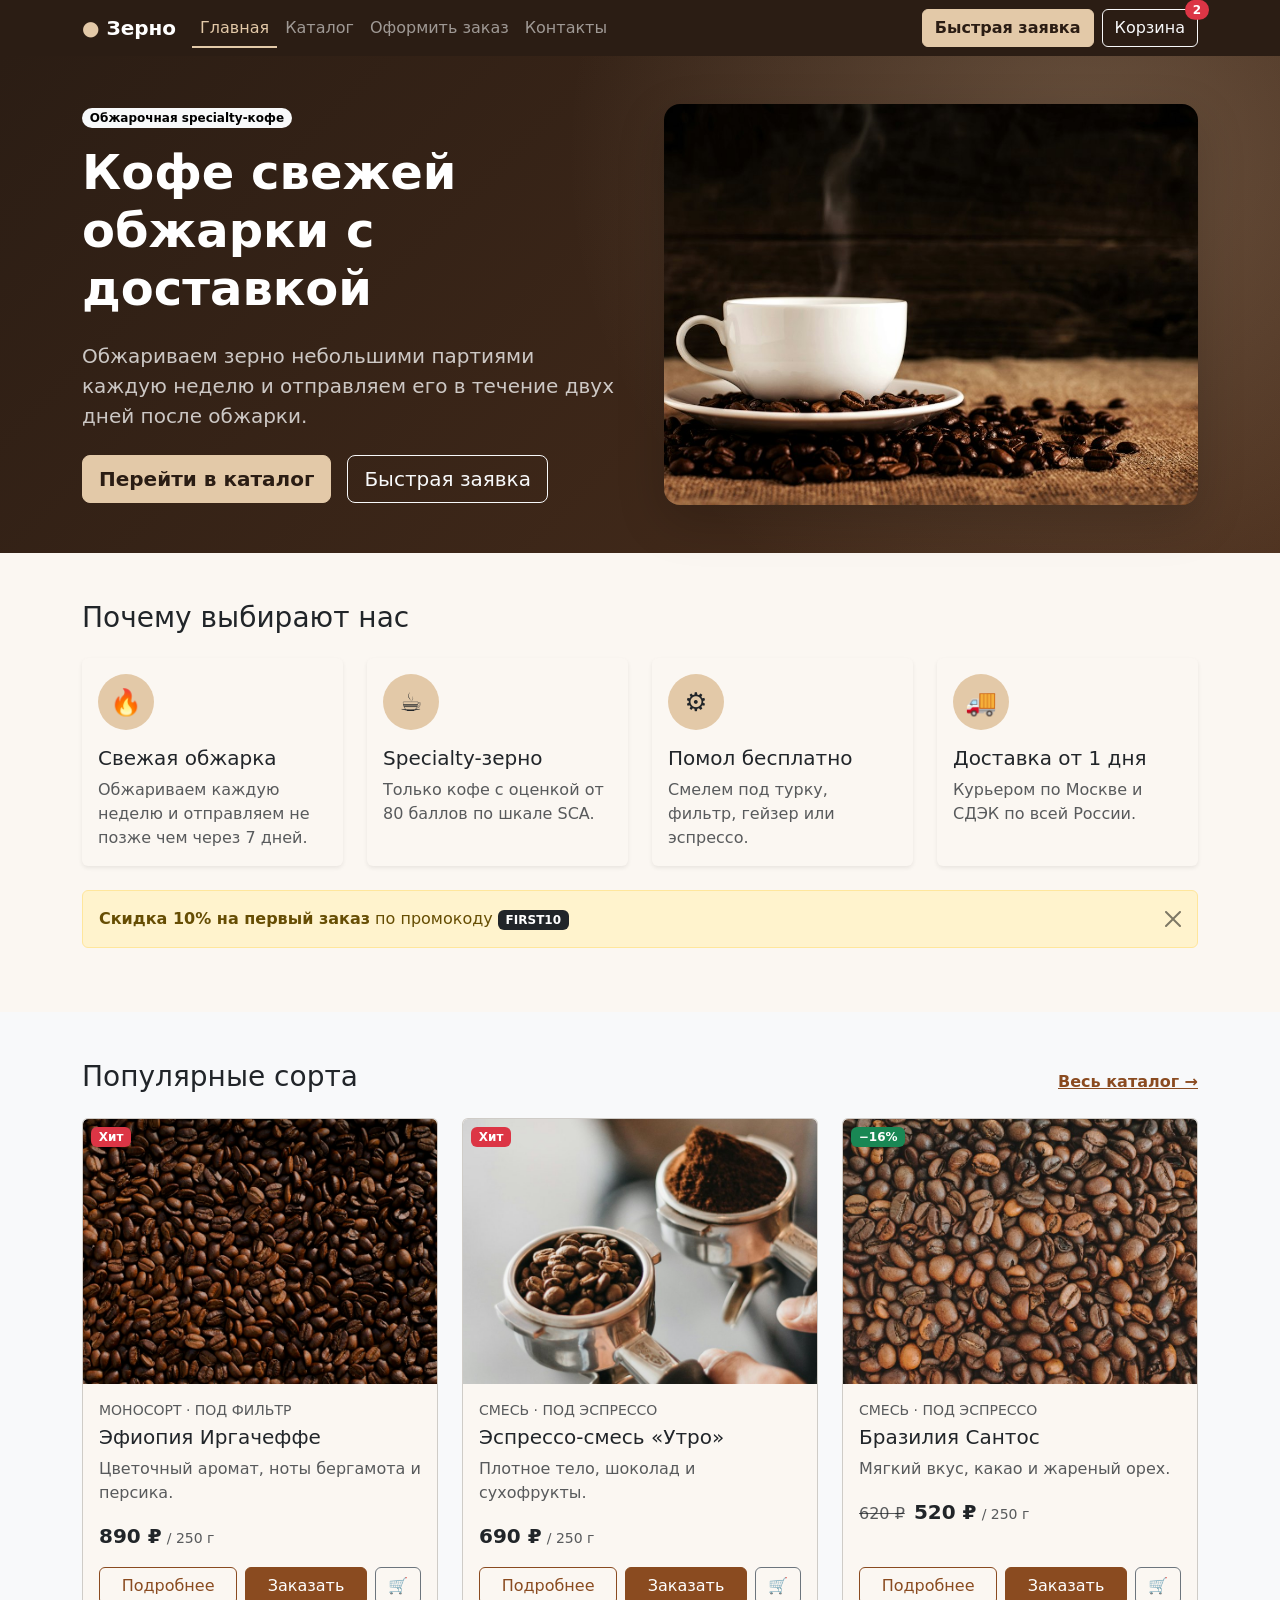
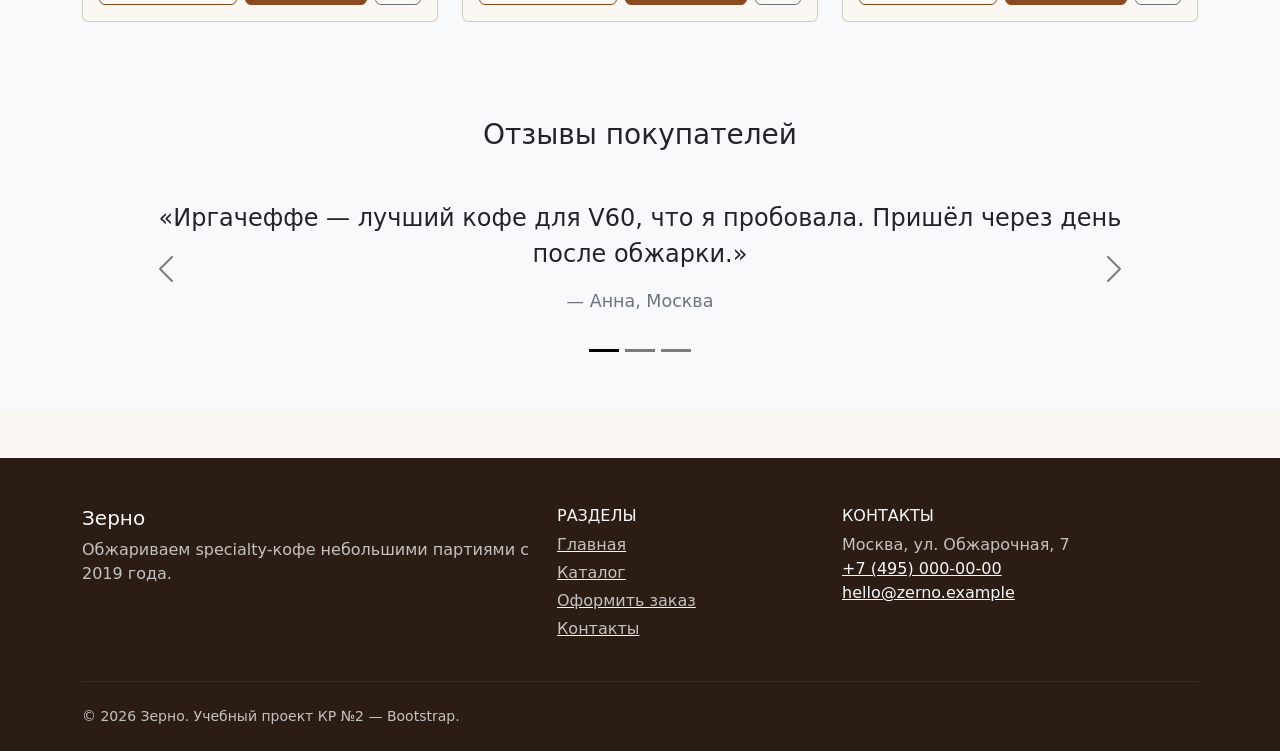
==== index.html @ fa315057 "fix: prepare Bootstrap project for submission" ====
<!DOCTYPE html>
<html lang="ru">
<head>
  <meta charset="UTF-8">
  <meta name="viewport" content="width=device-width, initial-scale=1.0">
  <title>Зерно — кофе свежей обжарки | Bootstrap</title>
  <meta name="description" content="Интернет-магазин кофе свежей обжарки «Зерно», версия на Bootstrap: specialty-зерно, эспрессо-смеси, доставка.">
  <link rel="stylesheet" href="vendor/bootstrap/css/bootstrap.min.css">
  <link rel="stylesheet" href="css/custom.css">
</head>
<body>
  <nav class="navbar navbar-expand-lg navbar-dark bg-coffee sticky-top">
    <div class="container">
      <a class="navbar-brand fw-bold" href="index.html"><span class="brand-dot">●</span> Зерно</a>
      <button class="navbar-toggler" type="button" data-bs-toggle="collapse" data-bs-target="#mainNav"
        aria-controls="mainNav" aria-expanded="false" aria-label="Открыть меню">
        <span class="navbar-toggler-icon"></span>
      </button>
      <div class="collapse navbar-collapse" id="mainNav">
        <ul class="navbar-nav me-auto mb-2 mb-lg-0">
          <li class="nav-item"><a class="nav-link active" aria-current="page" href="index.html">Главная</a></li>
          <li class="nav-item"><a class="nav-link" href="catalog.html">Каталог</a></li>
          <li class="nav-item"><a class="nav-link" href="order.html">Оформить заказ</a></li>
          <li class="nav-item"><a class="nav-link" href="contacts.html">Контакты</a></li>
        </ul>
        <div class="d-flex gap-2 mt-3 mt-lg-0">
          <button class="btn btn-accent" type="button" data-bs-toggle="modal" data-bs-target="#orderModal">Быстрая заявка</button>
          <a class="btn btn-outline-light position-relative" href="order.html" aria-label="Корзина, 2 товара">
            Корзина
            <span class="position-absolute top-0 start-100 translate-middle badge rounded-pill bg-danger">2</span>
          </a>
        </div>
      </div>
    </div>
  </nav>

  <main>
    <section class="hero py-5">
      <div class="container">
        <div class="row align-items-center g-4 g-lg-5">
          <div class="col-12 col-lg-6">
            <span class="badge rounded-pill text-bg-light mb-3">Обжарочная specialty-кофе</span>
            <h1 class="display-5 fw-bold text-white">Кофе свежей обжарки с доставкой</h1>
            <p class="lead text-white text-opacity-75 my-4">
              Обжариваем зерно небольшими партиями каждую неделю
              и отправляем его в течение двух дней после обжарки.
            </p>
            <div class="d-flex flex-wrap gap-3">
              <a class="btn btn-accent btn-lg" href="catalog.html">Перейти в каталог</a>
              <button class="btn btn-outline-light btn-lg" type="button" data-bs-toggle="modal" data-bs-target="#orderModal">Быстрая заявка</button>
            </div>
          </div>
          <div class="col-12 col-lg-6">
            <img class="img-fluid rounded-4 shadow-lg" src="images/hero.jpg" alt="Чашка кофе на блюдце с жареными зёрнами" width="960" height="720">
          </div>
        </div>
      </div>
    </section>

    <section class="py-5" id="advantages" aria-labelledby="advantages-title">
      <div class="container">
        <h2 class="h3 mb-4" id="advantages-title">Почему выбирают нас</h2>
        <div class="row g-4">
          <div class="col-12 col-md-6 col-lg-3">
            <div class="card h-100 border-0 shadow-sm advantage-card">
              <div class="card-body">
                <div class="advantage-card__icon mb-3" aria-hidden="true">🔥</div>
                <h3 class="h5">Свежая обжарка</h3>
                <p class="card-text text-body-secondary mb-0">Обжариваем каждую неделю и отправляем не позже чем через 7 дней.</p>
              </div>
            </div>
          </div>
          <div class="col-12 col-md-6 col-lg-3">
            <div class="card h-100 border-0 shadow-sm advantage-card">
              <div class="card-body">
                <div class="advantage-card__icon mb-3" aria-hidden="true">☕</div>
                <h3 class="h5">Specialty-зерно</h3>
                <p class="card-text text-body-secondary mb-0">Только кофе с оценкой от 80 баллов по шкале SCA.</p>
              </div>
            </div>
          </div>
          <div class="col-12 col-md-6 col-lg-3">
            <div class="card h-100 border-0 shadow-sm advantage-card">
              <div class="card-body">
                <div class="advantage-card__icon mb-3" aria-hidden="true">⚙️</div>
                <h3 class="h5">Помол бесплатно</h3>
                <p class="card-text text-body-secondary mb-0">Смелем под турку, фильтр, гейзер или эспрессо.</p>
              </div>
            </div>
          </div>
          <div class="col-12 col-md-6 col-lg-3">
            <div class="card h-100 border-0 shadow-sm advantage-card">
              <div class="card-body">
                <div class="advantage-card__icon mb-3" aria-hidden="true">🚚</div>
                <h3 class="h5">Доставка от 1 дня</h3>
                <p class="card-text text-body-secondary mb-0">Курьером по Москве и СДЭК по всей России.</p>
              </div>
            </div>
          </div>
        </div>
        <div class="alert alert-warning alert-dismissible fade show mt-4" role="alert">
          <strong>Скидка 10% на первый заказ</strong> по промокоду <span class="badge text-bg-dark">FIRST10</span>
          <button class="btn-close" type="button" data-bs-dismiss="alert" aria-label="Закрыть"></button>
        </div>
      </div>
    </section>

    <section class="py-5 bg-body-tertiary" id="popular" aria-labelledby="popular-title">
      <div class="container">
        <div class="d-flex flex-wrap justify-content-between align-items-end gap-2 mb-4">
          <h2 class="h3 mb-0" id="popular-title">Популярные сорта</h2>
          <a class="link-primary fw-semibold" href="catalog.html">Весь каталог →</a>
        </div>
        <div class="row g-4">
          <div class="col-12 col-md-6 col-lg-4">
            <article class="card h-100 product-card">
              <span class="badge text-bg-danger position-absolute top-0 start-0 m-2">Хит</span>
              <img class="card-img-top" src="images/products/ethiopia.jpg" alt="Эфиопия Иргачеффе" width="800" height="600" loading="lazy">
              <div class="card-body d-flex flex-column">
                <p class="small text-uppercase text-body-secondary mb-1">Моносорт · Под фильтр</p>
                <h3 class="card-title h5">Эфиопия Иргачеффе</h3>
                <p class="card-text text-body-secondary">Цветочный аромат, ноты бергамота и персика.</p>
                <p class="mb-3"><span class="fs-5 fw-bold">890 ₽</span> <span class="small text-body-secondary">/ 250 г</span></p>
                <div class="d-flex gap-2 mt-auto">
                  <a class="btn btn-outline-primary flex-fill" href="product.html">Подробнее</a>
                  <button class="btn btn-primary flex-fill" type="button" data-bs-toggle="modal" data-bs-target="#orderModal">Заказать</button>
                  <button class="btn btn-outline-secondary" type="button" data-cart-add aria-label="Добавить в корзину" title="В корзину">🛒</button>
                </div>
              </div>
            </article>
          </div>
          <div class="col-12 col-md-6 col-lg-4">
            <article class="card h-100 product-card">
              <span class="badge text-bg-danger position-absolute top-0 start-0 m-2">Хит</span>
              <img class="card-img-top" src="images/products/utro.jpg" alt="Эспрессо-смесь «Утро»" width="800" height="600" loading="lazy">
              <div class="card-body d-flex flex-column">
                <p class="small text-uppercase text-body-secondary mb-1">Смесь · Под эспрессо</p>
                <h3 class="card-title h5">Эспрессо-смесь «Утро»</h3>
                <p class="card-text text-body-secondary">Плотное тело, шоколад и сухофрукты.</p>
                <p class="mb-3"><span class="fs-5 fw-bold">690 ₽</span> <span class="small text-body-secondary">/ 250 г</span></p>
                <div class="d-flex gap-2 mt-auto">
                  <a class="btn btn-outline-primary flex-fill" href="product.html">Подробнее</a>
                  <button class="btn btn-primary flex-fill" type="button" data-bs-toggle="modal" data-bs-target="#orderModal">Заказать</button>
                  <button class="btn btn-outline-secondary" type="button" data-cart-add aria-label="Добавить в корзину" title="В корзину">🛒</button>
                </div>
              </div>
            </article>
          </div>
          <div class="col-12 col-md-6 col-lg-4">
            <article class="card h-100 product-card">
              <span class="badge text-bg-success position-absolute top-0 start-0 m-2">−16%</span>
              <img class="card-img-top" src="images/products/brazil.jpg" alt="Бразилия Сантос" width="800" height="600" loading="lazy">
              <div class="card-body d-flex flex-column">
                <p class="small text-uppercase text-body-secondary mb-1">Смесь · Под эспрессо</p>
                <h3 class="card-title h5">Бразилия Сантос</h3>
                <p class="card-text text-body-secondary">Мягкий вкус, какао и жареный орех.</p>
                <p class="mb-3"><s class="text-body-secondary me-1">620 ₽</s> <span class="fs-5 fw-bold">520 ₽</span> <span class="small text-body-secondary">/ 250 г</span></p>
                <div class="d-flex gap-2 mt-auto">
                  <a class="btn btn-outline-primary flex-fill" href="product.html">Подробнее</a>
                  <button class="btn btn-primary flex-fill" type="button" data-bs-toggle="modal" data-bs-target="#orderModal">Заказать</button>
                  <button class="btn btn-outline-secondary" type="button" data-cart-add aria-label="Добавить в корзину" title="В корзину">🛒</button>
                </div>
              </div>
            </article>
          </div>
        </div>
      </div>
    </section>

    <section class="py-5 bg-body-tertiary" id="reviews" aria-labelledby="reviews-title">
      <div class="container">
        <h2 class="h3 text-center mb-4" id="reviews-title">Отзывы покупателей</h2>
        <div class="carousel slide carousel-dark" id="reviewsCarousel" data-bs-ride="carousel">
          <div class="carousel-indicators">
            <button class="active" type="button" data-bs-target="#reviewsCarousel" data-bs-slide-to="0" aria-current="true" aria-label="Отзыв 1"></button>
            <button type="button" data-bs-target="#reviewsCarousel" data-bs-slide-to="1" aria-label="Отзыв 2"></button>
            <button type="button" data-bs-target="#reviewsCarousel" data-bs-slide-to="2" aria-label="Отзыв 3"></button>
          </div>
          <div class="carousel-inner pb-4">
            <div class="carousel-item active">
              <blockquote class="blockquote text-center px-5 py-4 mb-0">
                <p class="fs-4">«Иргачеффе — лучший кофе для V60, что я пробовала. Пришёл через день после обжарки.»</p>
                <footer class="blockquote-footer mt-2">Анна, Москва</footer>
              </blockquote>
            </div>
            <div class="carousel-item">
              <blockquote class="blockquote text-center px-5 py-4 mb-0">
                <p class="fs-4">«Беру смесь «Утро» для кофемашины уже полгода. Стабильно вкусно, без горечи.»</p>
                <footer class="blockquote-footer mt-2">Игорь, Казань</footer>
              </blockquote>
            </div>
            <div class="carousel-item">
              <blockquote class="blockquote text-center px-5 py-4 mb-0">
                <p class="fs-4">«Помогли подобрать помол под турку, ответили в чате за пару минут.»</p>
                <footer class="blockquote-footer mt-2">Мария, Тверь</footer>
              </blockquote>
            </div>
          </div>
          <button class="carousel-control-prev" type="button" data-bs-target="#reviewsCarousel" data-bs-slide="prev">
            <span class="carousel-control-prev-icon" aria-hidden="true"></span>
            <span class="visually-hidden">Предыдущий</span>
          </button>
          <button class="carousel-control-next" type="button" data-bs-target="#reviewsCarousel" data-bs-slide="next">
            <span class="carousel-control-next-icon" aria-hidden="true"></span>
            <span class="visually-hidden">Следующий</span>
          </button>
        </div>
      </div>
    </section>
  </main>

  <footer class="bg-coffee text-light pt-5 pb-4 mt-5">
    <div class="container">
      <div class="row g-4">
        <div class="col-12 col-md-5">
          <h2 class="h5">Зерно</h2>
          <p class="text-light text-opacity-75 mb-0">Обжариваем specialty-кофе небольшими партиями с 2019 года.</p>
        </div>
        <div class="col-6 col-md-3">
          <h2 class="h6 text-uppercase">Разделы</h2>
          <ul class="list-unstyled d-grid gap-1">
            <li><a class="link-light link-opacity-75 link-opacity-100-hover" href="index.html">Главная</a></li>
            <li><a class="link-light link-opacity-75 link-opacity-100-hover" href="catalog.html">Каталог</a></li>
            <li><a class="link-light link-opacity-75 link-opacity-100-hover" href="order.html">Оформить заказ</a></li>
            <li><a class="link-light link-opacity-75 link-opacity-100-hover" href="contacts.html">Контакты</a></li>
          </ul>
        </div>
        <div class="col-6 col-md-4">
          <h2 class="h6 text-uppercase">Контакты</h2>
          <address class="mb-0 text-light text-opacity-75">
            Москва, ул. Обжарочная, 7<br>
            <a class="link-light" href="tel:+74950000000">+7 (495) 000-00-00</a><br>
            <a class="link-light" href="mailto:hello@zerno.example">hello@zerno.example</a>
          </address>
        </div>
      </div>
      <hr class="border-light border-opacity-25 my-4">
      <p class="small text-light text-opacity-75 mb-0">&copy; 2026 Зерно. Учебный проект КР №2 — Bootstrap.</p>
    </div>
  </footer>

  <div class="modal fade" id="orderModal" tabindex="-1" aria-labelledby="orderModalLabel" aria-hidden="true">
    <div class="modal-dialog modal-dialog-centered">
      <div class="modal-content">
        <form class="needs-validation" action="#" method="post" novalidate>
          <div class="modal-header">
            <h2 class="modal-title fs-5" id="orderModalLabel">Быстрая заявка</h2>
            <button class="btn-close" type="button" data-bs-dismiss="modal" aria-label="Закрыть"></button>
          </div>
          <div class="modal-body">
            <p class="text-body-secondary small">Оставьте контакты — менеджер перезвонит и уточнит детали заказа.</p>
            <div class="row g-3">
              <div class="col-12">
                <label class="form-label" for="modal-name">Имя <span class="text-danger">*</span></label>
                <input class="form-control" id="modal-name" name="name" type="text" placeholder="Иван" minlength="2" autocomplete="given-name" required>
                <div class="invalid-feedback">Введите имя (минимум 2 символа).</div>
              </div>
              <div class="col-12">
                <label class="form-label" for="modal-phone">Телефон <span class="text-danger">*</span></label>
                <div class="input-group has-validation">
                  <span class="input-group-text">+7</span>
                  <input class="form-control" id="modal-phone" name="phone" type="tel" placeholder="999 123-45-67"
                    pattern="[0-9\s\-]{10,13}" autocomplete="tel-national" required>
                  <div class="invalid-feedback">Введите 10 цифр номера.</div>
                </div>
              </div>
              <div class="col-12">
                <label class="form-label" for="modal-email">E-mail <span class="text-danger">*</span></label>
                <div class="input-group has-validation">
                  <span class="input-group-text">@</span>
                  <input class="form-control" id="modal-email" name="email" type="email" placeholder="name@example.com" autocomplete="email" required>
                  <div class="invalid-feedback">Введите корректный e-mail.</div>
                </div>
              </div>
              <div class="col-12">
                <label class="form-label" for="modal-product">Товар <span class="text-danger">*</span></label>
                <select class="form-select" id="modal-product" name="product" required>
                  <option value="">Выберите товар</option>
                  <option value="ethiopia">Эфиопия Иргачеффе</option>
                  <option value="colombia">Колумбия Супремо</option>
                  <option value="kenya">Кения АА</option>
                  <option value="decaf">Колумбия Декаф</option>
                  <option value="utro">Эспрессо-смесь «Утро»</option>
                  <option value="brazil">Бразилия Сантос</option>
                  <option value="v60">Воронка V60</option>
                </select>
                <div class="invalid-feedback">Выберите товар.</div>
              </div>
              <div class="col-12">
                <label class="form-label" for="modal-comment">Комментарий</label>
                <textarea class="form-control" id="modal-comment" name="comment" rows="3" maxlength="500" placeholder="Например: позвоните перед доставкой"></textarea>
              </div>
              <div class="col-12">
                <div class="form-check">
                  <input class="form-check-input" id="modal-agree" name="agree" type="checkbox" required>
                  <label class="form-check-label" for="modal-agree">Я согласен на обработку персональных данных</label>
                  <div class="invalid-feedback">Нужно согласие на обработку данных.</div>
                </div>
              </div>
            </div>
          <div class="alert alert-success d-none mt-3 mb-0" role="alert" data-form-success>
            Заявка отправлена! Перезвоним в течение 30 минут.
          </div>
          </div>
          <div class="modal-footer">
            <button class="btn btn-outline-secondary" type="button" data-bs-dismiss="modal">Отмена</button>
            <button class="btn btn-primary" type="submit">Отправить заявку</button>
          </div>
        </form>
      </div>
    </div>
  </div>

  <div class="toast-container position-fixed bottom-0 end-0 p-3">
    <div class="toast align-items-center text-bg-dark border-0" id="cartToast" role="status" aria-live="polite" aria-atomic="true">
      <div class="d-flex">
        <div class="toast-body">Товар добавлен в корзину ☕</div>
        <button class="btn-close btn-close-white me-2 m-auto" type="button" data-bs-dismiss="toast" aria-label="Закрыть"></button>
      </div>
    </div>
  </div>

  <script src="vendor/bootstrap/js/bootstrap.bundle.min.js"></script>
  <script src="js/main.js"></script>
</body>
</html>
---- css/custom.css ----
/* =========================================================
   custom.css — точечная настройка проекта поверх Bootstrap.
   Подключается ПОСЛЕ bootstrap.min.css, поэтому может
   переопределять его стили. Bootstrap здесь не дублируется.
   ========================================================= */

/* 1. Фирменные цвета проекта */
:root {
  --brand-coffee: #2b1d14;
  --brand-primary: #8a4b20;
  --brand-primary-dark: #6a3812;
  --brand-accent: #e3c9a8;
  --brand-cream: #fbf7f2;

  /* Цвет ссылок и фокуса Bootstrap — в тон проекта */
  --bs-link-color: var(--brand-primary);
  --bs-link-color-rgb: 138, 75, 32;
  --bs-link-hover-color: var(--brand-primary-dark);
  --bs-link-hover-color-rgb: 106, 56, 18;
  --bs-primary-rgb: 138, 75, 32;
  --bs-body-bg: var(--brand-cream);
}

body {
  background-color: var(--brand-cream);
}

.bg-coffee {
  background-color: var(--brand-coffee);
}

.brand-dot {
  color: var(--brand-accent);
}

/* 2. Кнопки: переопределяем CSS-переменные компонента btn */
.btn-primary {
  --bs-btn-bg: var(--brand-primary);
  --bs-btn-border-color: var(--brand-primary);
  --bs-btn-hover-bg: var(--brand-primary-dark);
  --bs-btn-hover-border-color: var(--brand-primary-dark);
  --bs-btn-active-bg: var(--brand-primary-dark);
  --bs-btn-active-border-color: var(--brand-primary-dark);
  --bs-btn-disabled-bg: var(--brand-primary);
  --bs-btn-disabled-border-color: var(--brand-primary);
  --bs-btn-focus-shadow-rgb: 138, 75, 32;
}

.btn-outline-primary {
  --bs-btn-color: var(--brand-primary);
  --bs-btn-border-color: var(--brand-primary);
  --bs-btn-hover-bg: var(--brand-primary);
  --bs-btn-hover-border-color: var(--brand-primary);
  --bs-btn-active-bg: var(--brand-primary);
  --bs-btn-active-border-color: var(--brand-primary);
  --bs-btn-focus-shadow-rgb: 138, 75, 32;
}

/* Собственный вариант кнопки, которого нет в Bootstrap */
.btn-accent {
  --bs-btn-bg: var(--brand-accent);
  --bs-btn-border-color: var(--brand-accent);
  --bs-btn-color: var(--brand-coffee);
  --bs-btn-hover-bg: #ffffff;
  --bs-btn-hover-border-color: #ffffff;
  --bs-btn-hover-color: var(--brand-coffee);
  --bs-btn-active-bg: #ffffff;
  --bs-btn-active-color: var(--brand-coffee);
  --bs-btn-focus-shadow-rgb: 227, 201, 168;
  font-weight: 600;
}

/* 3. Навигация */
.navbar .nav-link.active {
  color: var(--brand-accent);
  box-shadow: inset 0 -2px 0 var(--brand-accent);
}

/* 4. Hero-блок */
.hero {
  background:
    radial-gradient(circle at 85% 20%, rgba(227, 201, 168, 0.25), transparent 45%),
    linear-gradient(135deg, var(--brand-coffee) 0%, #4a2e1c 100%);
}

/* 5. Преимущества */
.advantage-card__icon {
  display: inline-flex;
  align-items: center;
  justify-content: center;
  width: 56px;
  height: 56px;
  border-radius: 50%;
  background-color: var(--brand-accent);
  font-size: 1.6rem;
}

/* 6. Карточки товаров: собственная модификация card */
.product-card {
  overflow: hidden;
  transition: transform 0.2s ease, box-shadow 0.2s ease;
}

.product-card:hover {
  transform: translateY(-4px);
  box-shadow: 0 0.75rem 1.5rem rgba(43, 29, 20, 0.15);
}

.product-card .card-img-top,
#productGallery .carousel-item img {
  height: auto;
  aspect-ratio: 4 / 3;
  object-fit: cover;
}

.product-card .badge {
  z-index: 1;
}

.product-card--soldout .card-img-top {
  filter: grayscale(1);
  opacity: 0.6;
}

/* 7. Каталог: фильтры прилипают при прокрутке на больших экранах */
@media (min-width: 992px) {
  .filters-card {
    position: sticky;
    top: 5.5rem;
  }
}

.pagination {
  --bs-pagination-color: var(--brand-primary);
  --bs-pagination-hover-color: var(--brand-primary-dark);
  --bs-pagination-active-bg: var(--brand-primary);
  --bs-pagination-active-border-color: var(--brand-primary);
  --bs-pagination-focus-color: var(--brand-primary-dark);
}

.form-check-input:checked,
.form-range::-webkit-slider-thumb {
  background-color: var(--brand-primary);
  border-color: var(--brand-primary);
}

.form-range::-moz-range-thumb {
  background-color: var(--brand-primary);
}

/* 8. Видимый фокус полей формы в фирменном цвете */
.form-control:focus,
.form-select:focus,
.form-check-input:focus {
  border-color: var(--brand-accent);
  box-shadow: 0 0 0 0.25rem rgba(138, 75, 32, 0.25);
}

/* 9. Вкладки и аккордеон */
.nav-tabs .nav-link {
  color: var(--brand-primary);
}

.nav-tabs .nav-link.active {
  font-weight: 600;
  color: var(--brand-coffee);
}

.accordion {
  --bs-accordion-active-bg: #f1e3d3;
  --bs-accordion-active-color: var(--brand-coffee);
  --bs-accordion-btn-focus-box-shadow: 0 0 0 0.25rem rgba(138, 75, 32, 0.25);
}

/* 10. Страница заказа и контакты */
.progress-coffee {
  background-color: var(--brand-primary);
}

.order-summary {
  position: sticky;
  top: 5.5rem;
}

.map-placeholder {
  min-height: 280px;
  background-color: #f1e3d3;
  background-image:
    linear-gradient(90deg, rgba(255, 255, 255, 0.7) 2px, transparent 2px),
    linear-gradient(rgba(255, 255, 255, 0.7) 2px, transparent 2px);
  background-size: 48px 48px;
}

/* 11. Карусель отзывов */
#reviewsCarousel .carousel-indicators {
  margin-bottom: 0;
}

/* 12. Уменьшение анимаций по настройке системы */
@media (prefers-reduced-motion: reduce) {
  .product-card {
    transition: none;
  }

  .product-card:hover {
    transform: none;
  }
}
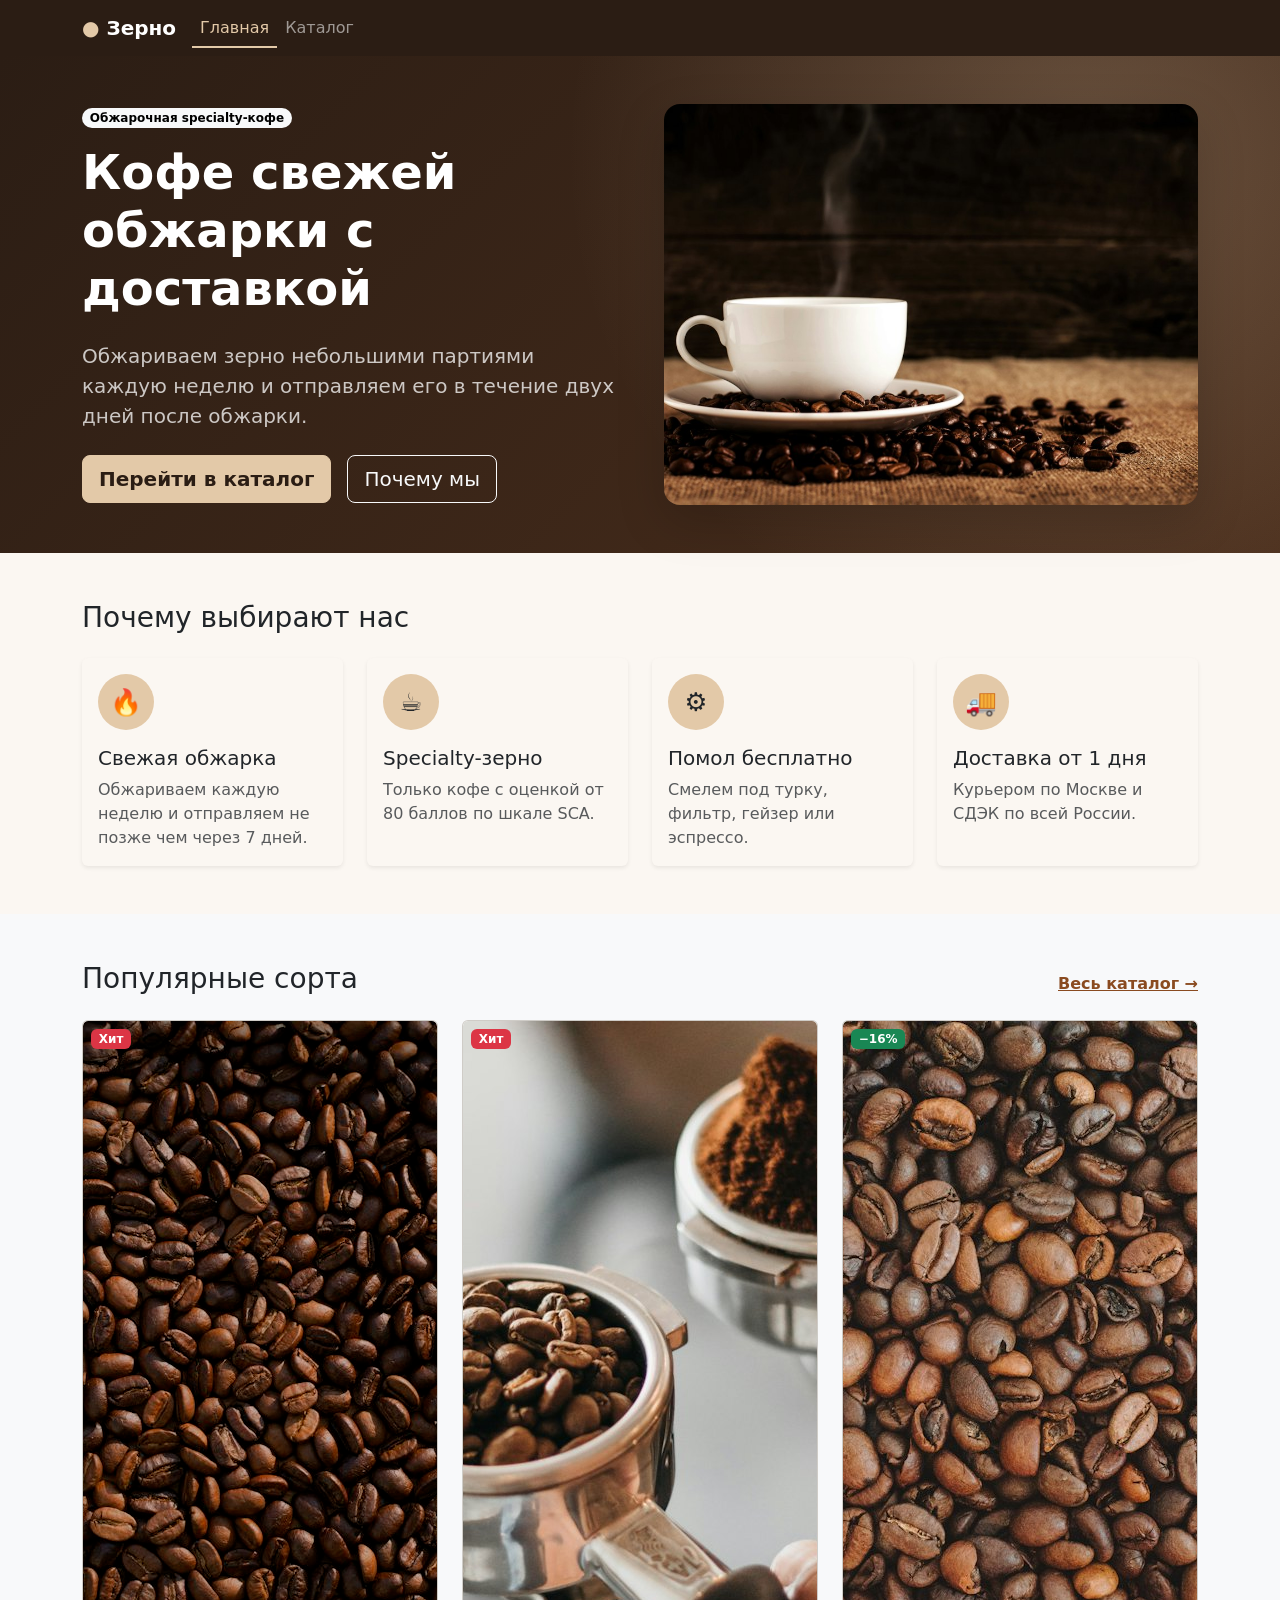
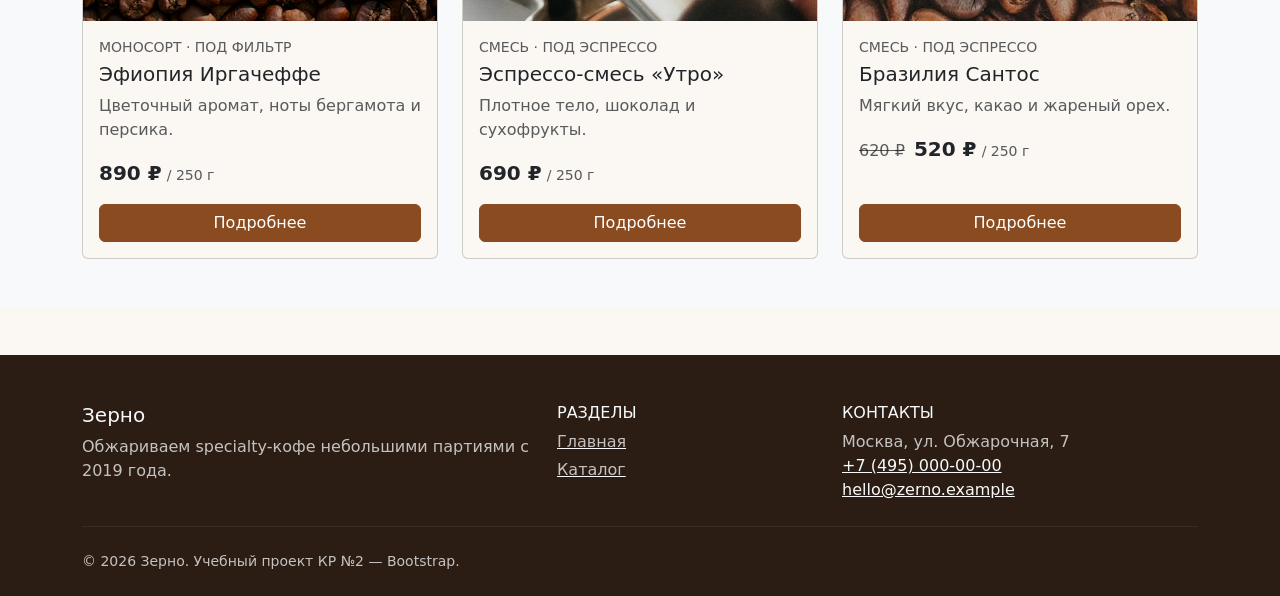
==== commit b0136d4d: "Merge pull request #1 from kikimor0607/feature/bootstrap-grid-page Create Bootstrap grid homepage" ====
--- a/index.html
+++ b/index.html
@@ -5,7 +5,7 @@
   <meta name="viewport" content="width=device-width, initial-scale=1.0">
   <title>Зерно — кофе свежей обжарки | Bootstrap</title>
   <meta name="description" content="Интернет-магазин кофе свежей обжарки «Зерно», версия на Bootstrap: specialty-зерно, эспрессо-смеси, доставка.">
-  <link rel="stylesheet" href="vendor/bootstrap/css/bootstrap.min.css">
+  <link href="https://cdn.jsdelivr.net/npm/bootstrap@5.3.8/dist/css/bootstrap.min.css" rel="stylesheet">
   <link rel="stylesheet" href="css/custom.css">
 </head>
 <body>
@@ -20,16 +20,7 @@
         <ul class="navbar-nav me-auto mb-2 mb-lg-0">
           <li class="nav-item"><a class="nav-link active" aria-current="page" href="index.html">Главная</a></li>
           <li class="nav-item"><a class="nav-link" href="catalog.html">Каталог</a></li>
-          <li class="nav-item"><a class="nav-link" href="order.html">Оформить заказ</a></li>
-          <li class="nav-item"><a class="nav-link" href="contacts.html">Контакты</a></li>
         </ul>
-        <div class="d-flex gap-2 mt-3 mt-lg-0">
-          <button class="btn btn-accent" type="button" data-bs-toggle="modal" data-bs-target="#orderModal">Быстрая заявка</button>
-          <a class="btn btn-outline-light position-relative" href="order.html" aria-label="Корзина, 2 товара">
-            Корзина
-            <span class="position-absolute top-0 start-100 translate-middle badge rounded-pill bg-danger">2</span>
-          </a>
-        </div>
       </div>
     </div>
   </nav>
@@ -46,8 +37,8 @@
               и отправляем его в течение двух дней после обжарки.
             </p>
             <div class="d-flex flex-wrap gap-3">
-              <a class="btn btn-accent btn-lg" href="catalog.html">Перейти в каталог</a>
-              <button class="btn btn-outline-light btn-lg" type="button" data-bs-toggle="modal" data-bs-target="#orderModal">Быстрая заявка</button>
+              <a class="btn btn-accent btn-lg" href="#popular">Перейти в каталог</a>
+              <a class="btn btn-outline-light btn-lg" href="#advantages">Почему мы</a>
             </div>
           </div>
           <div class="col-12 col-lg-6">
@@ -98,10 +89,6 @@
             </div>
           </div>
         </div>
-        <div class="alert alert-warning alert-dismissible fade show mt-4" role="alert">
-          <strong>Скидка 10% на первый заказ</strong> по промокоду <span class="badge text-bg-dark">FIRST10</span>
-          <button class="btn-close" type="button" data-bs-dismiss="alert" aria-label="Закрыть"></button>
-        </div>
       </div>
     </section>
 
@@ -109,7 +96,7 @@
       <div class="container">
         <div class="d-flex flex-wrap justify-content-between align-items-end gap-2 mb-4">
           <h2 class="h3 mb-0" id="popular-title">Популярные сорта</h2>
-          <a class="link-primary fw-semibold" href="catalog.html">Весь каталог →</a>
+          <a class="link-primary fw-semibold" href="#popular">Весь каталог →</a>
         </div>
         <div class="row g-4">
           <div class="col-12 col-md-6 col-lg-4">
@@ -121,11 +108,7 @@
                 <h3 class="card-title h5">Эфиопия Иргачеффе</h3>
                 <p class="card-text text-body-secondary">Цветочный аромат, ноты бергамота и персика.</p>
                 <p class="mb-3"><span class="fs-5 fw-bold">890 ₽</span> <span class="small text-body-secondary">/ 250 г</span></p>
-                <div class="d-flex gap-2 mt-auto">
-                  <a class="btn btn-outline-primary flex-fill" href="product.html">Подробнее</a>
-                  <button class="btn btn-primary flex-fill" type="button" data-bs-toggle="modal" data-bs-target="#orderModal">Заказать</button>
-                  <button class="btn btn-outline-secondary" type="button" data-cart-add aria-label="Добавить в корзину" title="В корзину">🛒</button>
-                </div>
+                <a class="btn btn-primary mt-auto" href="#">Подробнее</a>
               </div>
             </article>
           </div>
@@ -138,11 +121,7 @@
                 <h3 class="card-title h5">Эспрессо-смесь «Утро»</h3>
                 <p class="card-text text-body-secondary">Плотное тело, шоколад и сухофрукты.</p>
                 <p class="mb-3"><span class="fs-5 fw-bold">690 ₽</span> <span class="small text-body-secondary">/ 250 г</span></p>
-                <div class="d-flex gap-2 mt-auto">
-                  <a class="btn btn-outline-primary flex-fill" href="product.html">Подробнее</a>
-                  <button class="btn btn-primary flex-fill" type="button" data-bs-toggle="modal" data-bs-target="#orderModal">Заказать</button>
-                  <button class="btn btn-outline-secondary" type="button" data-cart-add aria-label="Добавить в корзину" title="В корзину">🛒</button>
-                </div>
+                <a class="btn btn-primary mt-auto" href="#">Подробнее</a>
               </div>
             </article>
           </div>
@@ -155,55 +134,10 @@
                 <h3 class="card-title h5">Бразилия Сантос</h3>
                 <p class="card-text text-body-secondary">Мягкий вкус, какао и жареный орех.</p>
                 <p class="mb-3"><s class="text-body-secondary me-1">620 ₽</s> <span class="fs-5 fw-bold">520 ₽</span> <span class="small text-body-secondary">/ 250 г</span></p>
-                <div class="d-flex gap-2 mt-auto">
-                  <a class="btn btn-outline-primary flex-fill" href="product.html">Подробнее</a>
-                  <button class="btn btn-primary flex-fill" type="button" data-bs-toggle="modal" data-bs-target="#orderModal">Заказать</button>
-                  <button class="btn btn-outline-secondary" type="button" data-cart-add aria-label="Добавить в корзину" title="В корзину">🛒</button>
-                </div>
+                <a class="btn btn-primary mt-auto" href="#">Подробнее</a>
               </div>
             </article>
           </div>
-        </div>
-      </div>
-    </section>
-
-    <section class="py-5 bg-body-tertiary" id="reviews" aria-labelledby="reviews-title">
-      <div class="container">
-        <h2 class="h3 text-center mb-4" id="reviews-title">Отзывы покупателей</h2>
-        <div class="carousel slide carousel-dark" id="reviewsCarousel" data-bs-ride="carousel">
-          <div class="carousel-indicators">
-            <button class="active" type="button" data-bs-target="#reviewsCarousel" data-bs-slide-to="0" aria-current="true" aria-label="Отзыв 1"></button>
-            <button type="button" data-bs-target="#reviewsCarousel" data-bs-slide-to="1" aria-label="Отзыв 2"></button>
-            <button type="button" data-bs-target="#reviewsCarousel" data-bs-slide-to="2" aria-label="Отзыв 3"></button>
-          </div>
-          <div class="carousel-inner pb-4">
-            <div class="carousel-item active">
-              <blockquote class="blockquote text-center px-5 py-4 mb-0">
-                <p class="fs-4">«Иргачеффе — лучший кофе для V60, что я пробовала. Пришёл через день после обжарки.»</p>
-                <footer class="blockquote-footer mt-2">Анна, Москва</footer>
-              </blockquote>
-            </div>
-            <div class="carousel-item">
-              <blockquote class="blockquote text-center px-5 py-4 mb-0">
-                <p class="fs-4">«Беру смесь «Утро» для кофемашины уже полгода. Стабильно вкусно, без горечи.»</p>
-                <footer class="blockquote-footer mt-2">Игорь, Казань</footer>
-              </blockquote>
-            </div>
-            <div class="carousel-item">
-              <blockquote class="blockquote text-center px-5 py-4 mb-0">
-                <p class="fs-4">«Помогли подобрать помол под турку, ответили в чате за пару минут.»</p>
-                <footer class="blockquote-footer mt-2">Мария, Тверь</footer>
-              </blockquote>
-            </div>
-          </div>
-          <button class="carousel-control-prev" type="button" data-bs-target="#reviewsCarousel" data-bs-slide="prev">
-            <span class="carousel-control-prev-icon" aria-hidden="true"></span>
-            <span class="visually-hidden">Предыдущий</span>
-          </button>
-          <button class="carousel-control-next" type="button" data-bs-target="#reviewsCarousel" data-bs-slide="next">
-            <span class="carousel-control-next-icon" aria-hidden="true"></span>
-            <span class="visually-hidden">Следующий</span>
-          </button>
         </div>
       </div>
     </section>
@@ -221,8 +155,6 @@
           <ul class="list-unstyled d-grid gap-1">
             <li><a class="link-light link-opacity-75 link-opacity-100-hover" href="index.html">Главная</a></li>
             <li><a class="link-light link-opacity-75 link-opacity-100-hover" href="catalog.html">Каталог</a></li>
-            <li><a class="link-light link-opacity-75 link-opacity-100-hover" href="order.html">Оформить заказ</a></li>
-            <li><a class="link-light link-opacity-75 link-opacity-100-hover" href="contacts.html">Контакты</a></li>
           </ul>
         </div>
         <div class="col-6 col-md-4">
@@ -239,88 +171,6 @@
     </div>
   </footer>
 
-  <div class="modal fade" id="orderModal" tabindex="-1" aria-labelledby="orderModalLabel" aria-hidden="true">
-    <div class="modal-dialog modal-dialog-centered">
-      <div class="modal-content">
-        <form class="needs-validation" action="#" method="post" novalidate>
-          <div class="modal-header">
-            <h2 class="modal-title fs-5" id="orderModalLabel">Быстрая заявка</h2>
-            <button class="btn-close" type="button" data-bs-dismiss="modal" aria-label="Закрыть"></button>
-          </div>
-          <div class="modal-body">
-            <p class="text-body-secondary small">Оставьте контакты — менеджер перезвонит и уточнит детали заказа.</p>
-            <div class="row g-3">
-              <div class="col-12">
-                <label class="form-label" for="modal-name">Имя <span class="text-danger">*</span></label>
-                <input class="form-control" id="modal-name" name="name" type="text" placeholder="Иван" minlength="2" autocomplete="given-name" required>
-                <div class="invalid-feedback">Введите имя (минимум 2 символа).</div>
-              </div>
-              <div class="col-12">
-                <label class="form-label" for="modal-phone">Телефон <span class="text-danger">*</span></label>
-                <div class="input-group has-validation">
-                  <span class="input-group-text">+7</span>
-                  <input class="form-control" id="modal-phone" name="phone" type="tel" placeholder="999 123-45-67"
-                    pattern="[0-9\s\-]{10,13}" autocomplete="tel-national" required>
-                  <div class="invalid-feedback">Введите 10 цифр номера.</div>
-                </div>
-              </div>
-              <div class="col-12">
-                <label class="form-label" for="modal-email">E-mail <span class="text-danger">*</span></label>
-                <div class="input-group has-validation">
-                  <span class="input-group-text">@</span>
-                  <input class="form-control" id="modal-email" name="email" type="email" placeholder="name@example.com" autocomplete="email" required>
-                  <div class="invalid-feedback">Введите корректный e-mail.</div>
-                </div>
-              </div>
-              <div class="col-12">
-                <label class="form-label" for="modal-product">Товар <span class="text-danger">*</span></label>
-                <select class="form-select" id="modal-product" name="product" required>
-                  <option value="">Выберите товар</option>
-                  <option value="ethiopia">Эфиопия Иргачеффе</option>
-                  <option value="colombia">Колумбия Супремо</option>
-                  <option value="kenya">Кения АА</option>
-                  <option value="decaf">Колумбия Декаф</option>
-                  <option value="utro">Эспрессо-смесь «Утро»</option>
-                  <option value="brazil">Бразилия Сантос</option>
-                  <option value="v60">Воронка V60</option>
-                </select>
-                <div class="invalid-feedback">Выберите товар.</div>
-              </div>
-              <div class="col-12">
-                <label class="form-label" for="modal-comment">Комментарий</label>
-                <textarea class="form-control" id="modal-comment" name="comment" rows="3" maxlength="500" placeholder="Например: позвоните перед доставкой"></textarea>
-              </div>
-              <div class="col-12">
-                <div class="form-check">
-                  <input class="form-check-input" id="modal-agree" name="agree" type="checkbox" required>
-                  <label class="form-check-label" for="modal-agree">Я согласен на обработку персональных данных</label>
-                  <div class="invalid-feedback">Нужно согласие на обработку данных.</div>
-                </div>
-              </div>
-            </div>
-          <div class="alert alert-success d-none mt-3 mb-0" role="alert" data-form-success>
-            Заявка отправлена! Перезвоним в течение 30 минут.
-          </div>
-          </div>
-          <div class="modal-footer">
-            <button class="btn btn-outline-secondary" type="button" data-bs-dismiss="modal">Отмена</button>
-            <button class="btn btn-primary" type="submit">Отправить заявку</button>
-          </div>
-        </form>
-      </div>
-    </div>
-  </div>
-
-  <div class="toast-container position-fixed bottom-0 end-0 p-3">
-    <div class="toast align-items-center text-bg-dark border-0" id="cartToast" role="status" aria-live="polite" aria-atomic="true">
-      <div class="d-flex">
-        <div class="toast-body">Товар добавлен в корзину ☕</div>
-        <button class="btn-close btn-close-white me-2 m-auto" type="button" data-bs-dismiss="toast" aria-label="Закрыть"></button>
-      </div>
-    </div>
-  </div>
-
-  <script src="vendor/bootstrap/js/bootstrap.bundle.min.js"></script>
-  <script src="js/main.js"></script>
+  <script src="https://cdn.jsdelivr.net/npm/bootstrap@5.3.8/dist/js/bootstrap.bundle.min.js"></script>
 </body>
 </html>
--- a/css/custom.css
+++ b/css/custom.css
@@ -106,9 +106,7 @@
   box-shadow: 0 0.75rem 1.5rem rgba(43, 29, 20, 0.15);
 }
 
-.product-card .card-img-top,
-#productGallery .carousel-item img {
-  height: auto;
+.product-card .card-img-top {
   aspect-ratio: 4 / 3;
   object-fit: cover;
 }
@@ -122,87 +120,3 @@
   opacity: 0.6;
 }
 
-/* 7. Каталог: фильтры прилипают при прокрутке на больших экранах */
-@media (min-width: 992px) {
-  .filters-card {
-    position: sticky;
-    top: 5.5rem;
-  }
-}
-
-.pagination {
-  --bs-pagination-color: var(--brand-primary);
-  --bs-pagination-hover-color: var(--brand-primary-dark);
-  --bs-pagination-active-bg: var(--brand-primary);
-  --bs-pagination-active-border-color: var(--brand-primary);
-  --bs-pagination-focus-color: var(--brand-primary-dark);
-}
-
-.form-check-input:checked,
-.form-range::-webkit-slider-thumb {
-  background-color: var(--brand-primary);
-  border-color: var(--brand-primary);
-}
-
-.form-range::-moz-range-thumb {
-  background-color: var(--brand-primary);
-}
-
-/* 8. Видимый фокус полей формы в фирменном цвете */
-.form-control:focus,
-.form-select:focus,
-.form-check-input:focus {
-  border-color: var(--brand-accent);
-  box-shadow: 0 0 0 0.25rem rgba(138, 75, 32, 0.25);
-}
-
-/* 9. Вкладки и аккордеон */
-.nav-tabs .nav-link {
-  color: var(--brand-primary);
-}
-
-.nav-tabs .nav-link.active {
-  font-weight: 600;
-  color: var(--brand-coffee);
-}
-
-.accordion {
-  --bs-accordion-active-bg: #f1e3d3;
-  --bs-accordion-active-color: var(--brand-coffee);
-  --bs-accordion-btn-focus-box-shadow: 0 0 0 0.25rem rgba(138, 75, 32, 0.25);
-}
-
-/* 10. Страница заказа и контакты */
-.progress-coffee {
-  background-color: var(--brand-primary);
-}
-
-.order-summary {
-  position: sticky;
-  top: 5.5rem;
-}
-
-.map-placeholder {
-  min-height: 280px;
-  background-color: #f1e3d3;
-  background-image:
-    linear-gradient(90deg, rgba(255, 255, 255, 0.7) 2px, transparent 2px),
-    linear-gradient(rgba(255, 255, 255, 0.7) 2px, transparent 2px);
-  background-size: 48px 48px;
-}
-
-/* 11. Карусель отзывов */
-#reviewsCarousel .carousel-indicators {
-  margin-bottom: 0;
-}
-
-/* 12. Уменьшение анимаций по настройке системы */
-@media (prefers-reduced-motion: reduce) {
-  .product-card {
-    transition: none;
-  }
-
-  .product-card:hover {
-    transform: none;
-  }
-}
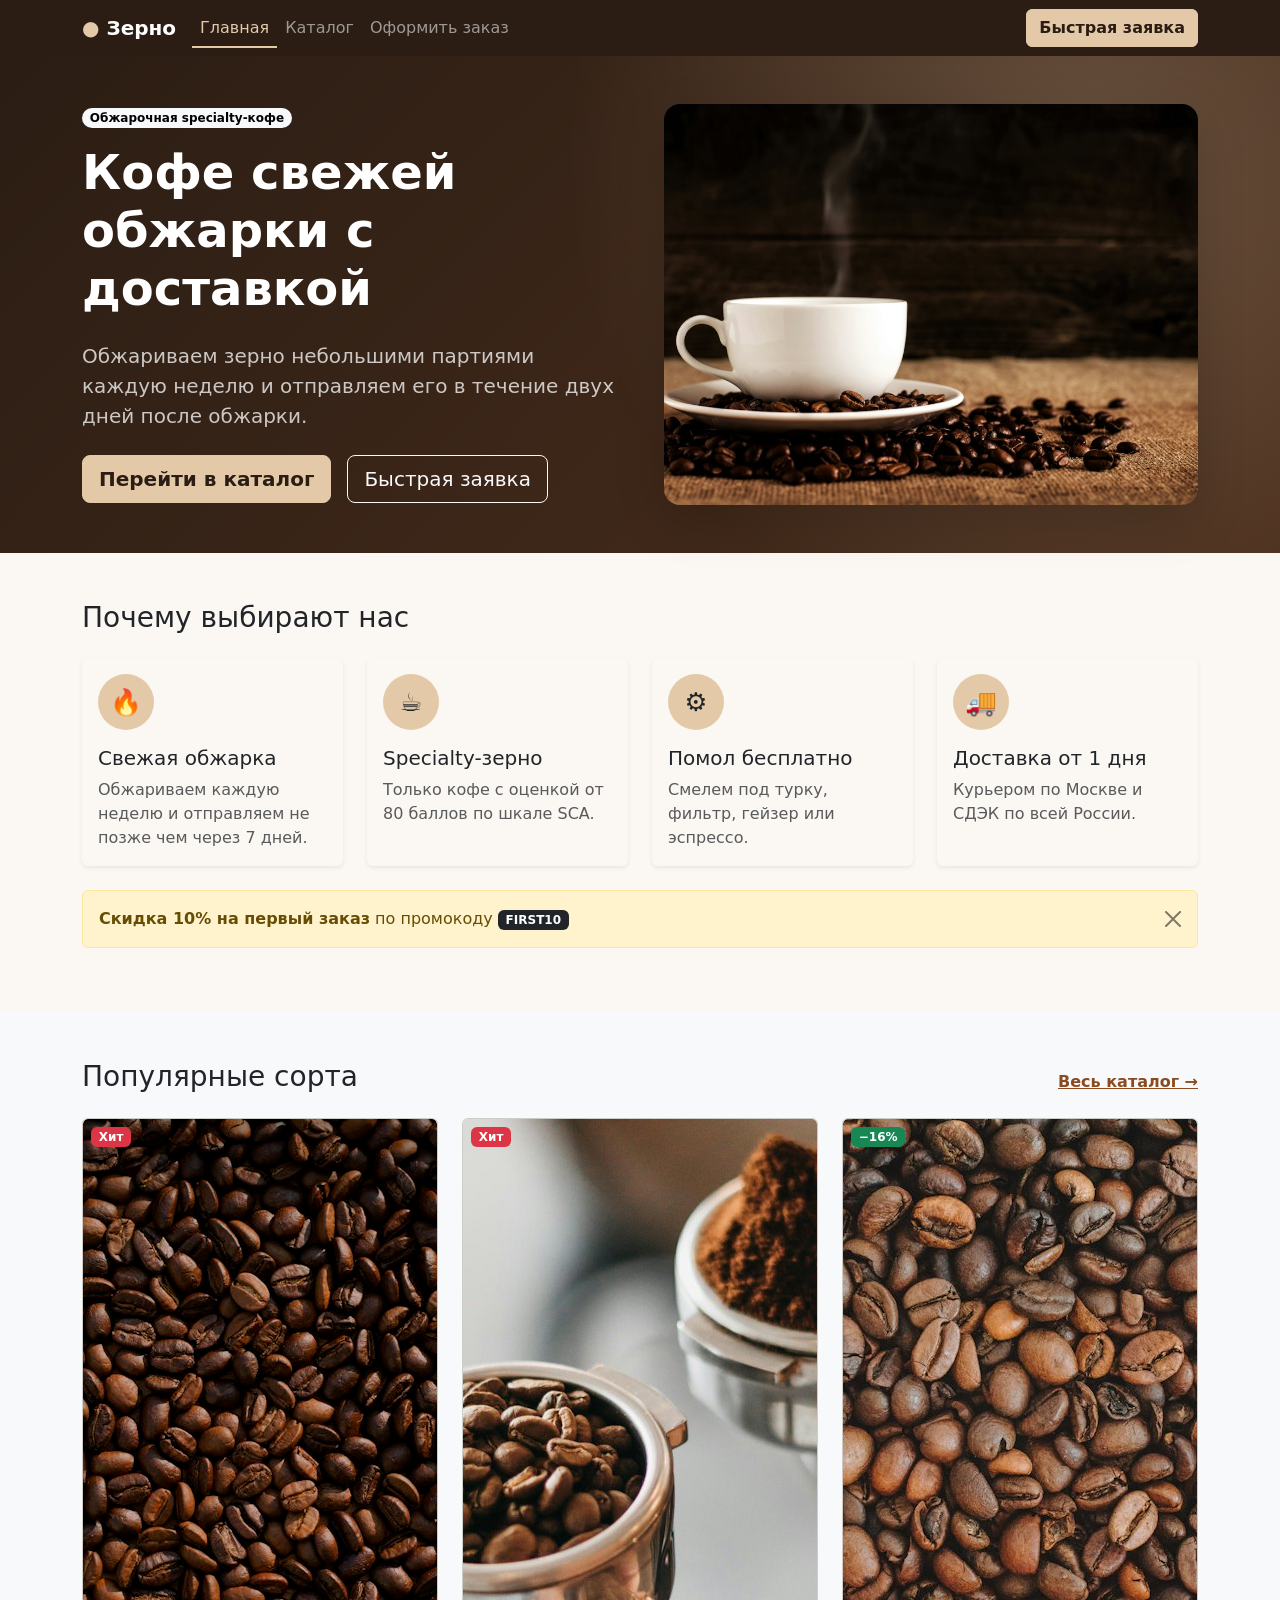
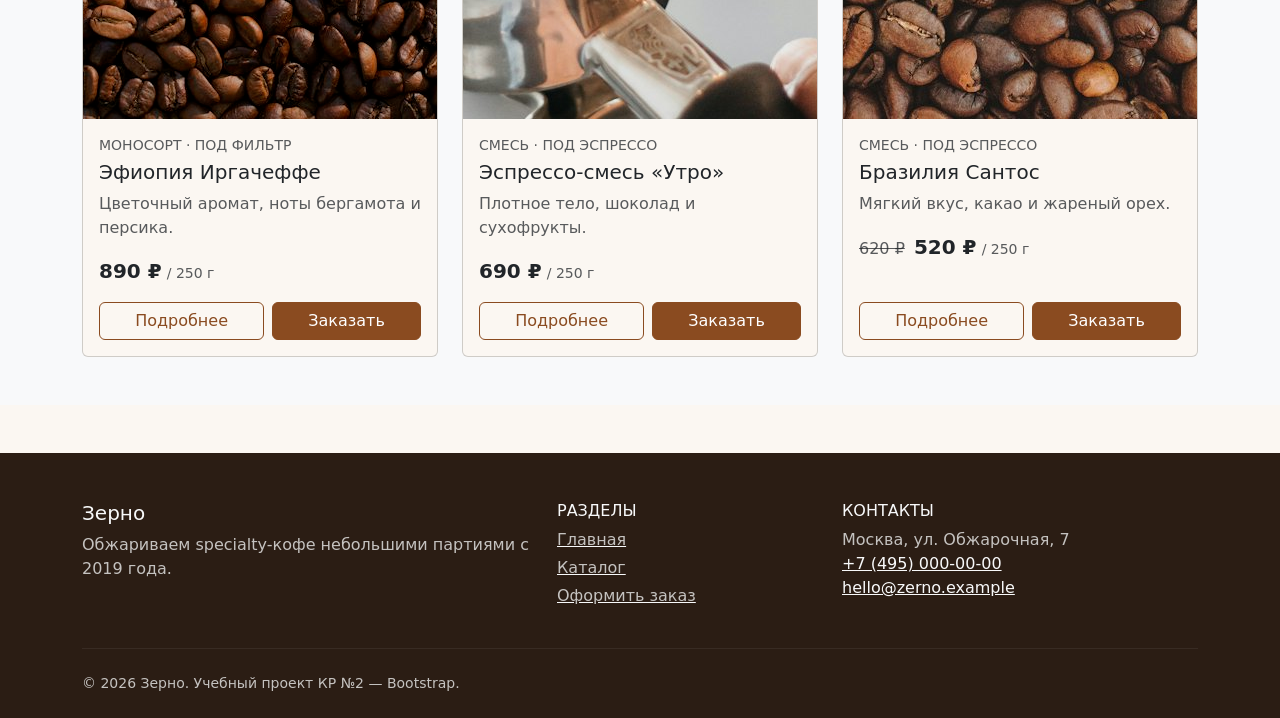
==== commit 7f1faa75: "Merge pull request #2 from kikimor0607/feature/bootstrap-components Add Bootstrap components pages" ====
--- a/index.html
+++ b/index.html
@@ -20,7 +20,11 @@
         <ul class="navbar-nav me-auto mb-2 mb-lg-0">
           <li class="nav-item"><a class="nav-link active" aria-current="page" href="index.html">Главная</a></li>
           <li class="nav-item"><a class="nav-link" href="catalog.html">Каталог</a></li>
+          <li class="nav-item"><a class="nav-link" href="order.html">Оформить заказ</a></li>
         </ul>
+        <div class="d-flex gap-2 mt-3 mt-lg-0">
+          <button class="btn btn-accent" type="button" data-bs-toggle="modal" data-bs-target="#orderModal">Быстрая заявка</button>
+        </div>
       </div>
     </div>
   </nav>
@@ -37,8 +41,8 @@
               и отправляем его в течение двух дней после обжарки.
             </p>
             <div class="d-flex flex-wrap gap-3">
-              <a class="btn btn-accent btn-lg" href="#popular">Перейти в каталог</a>
-              <a class="btn btn-outline-light btn-lg" href="#advantages">Почему мы</a>
+              <a class="btn btn-accent btn-lg" href="catalog.html">Перейти в каталог</a>
+              <button class="btn btn-outline-light btn-lg" type="button" data-bs-toggle="modal" data-bs-target="#orderModal">Быстрая заявка</button>
             </div>
           </div>
           <div class="col-12 col-lg-6">
@@ -89,6 +93,10 @@
             </div>
           </div>
         </div>
+        <div class="alert alert-warning alert-dismissible fade show mt-4" role="alert">
+          <strong>Скидка 10% на первый заказ</strong> по промокоду <span class="badge text-bg-dark">FIRST10</span>
+          <button class="btn-close" type="button" data-bs-dismiss="alert" aria-label="Закрыть"></button>
+        </div>
       </div>
     </section>
 
@@ -96,7 +104,7 @@
       <div class="container">
         <div class="d-flex flex-wrap justify-content-between align-items-end gap-2 mb-4">
           <h2 class="h3 mb-0" id="popular-title">Популярные сорта</h2>
-          <a class="link-primary fw-semibold" href="#popular">Весь каталог →</a>
+          <a class="link-primary fw-semibold" href="catalog.html">Весь каталог →</a>
         </div>
         <div class="row g-4">
           <div class="col-12 col-md-6 col-lg-4">
@@ -108,7 +116,10 @@
                 <h3 class="card-title h5">Эфиопия Иргачеффе</h3>
                 <p class="card-text text-body-secondary">Цветочный аромат, ноты бергамота и персика.</p>
                 <p class="mb-3"><span class="fs-5 fw-bold">890 ₽</span> <span class="small text-body-secondary">/ 250 г</span></p>
-                <a class="btn btn-primary mt-auto" href="#">Подробнее</a>
+                <div class="d-flex gap-2 mt-auto">
+                  <a class="btn btn-outline-primary flex-fill" href="product.html">Подробнее</a>
+                  <button class="btn btn-primary flex-fill" type="button" data-bs-toggle="modal" data-bs-target="#orderModal">Заказать</button>
+                </div>
               </div>
             </article>
           </div>
@@ -121,7 +132,10 @@
                 <h3 class="card-title h5">Эспрессо-смесь «Утро»</h3>
                 <p class="card-text text-body-secondary">Плотное тело, шоколад и сухофрукты.</p>
                 <p class="mb-3"><span class="fs-5 fw-bold">690 ₽</span> <span class="small text-body-secondary">/ 250 г</span></p>
-                <a class="btn btn-primary mt-auto" href="#">Подробнее</a>
+                <div class="d-flex gap-2 mt-auto">
+                  <a class="btn btn-outline-primary flex-fill" href="product.html">Подробнее</a>
+                  <button class="btn btn-primary flex-fill" type="button" data-bs-toggle="modal" data-bs-target="#orderModal">Заказать</button>
+                </div>
               </div>
             </article>
           </div>
@@ -134,7 +148,10 @@
                 <h3 class="card-title h5">Бразилия Сантос</h3>
                 <p class="card-text text-body-secondary">Мягкий вкус, какао и жареный орех.</p>
                 <p class="mb-3"><s class="text-body-secondary me-1">620 ₽</s> <span class="fs-5 fw-bold">520 ₽</span> <span class="small text-body-secondary">/ 250 г</span></p>
-                <a class="btn btn-primary mt-auto" href="#">Подробнее</a>
+                <div class="d-flex gap-2 mt-auto">
+                  <a class="btn btn-outline-primary flex-fill" href="product.html">Подробнее</a>
+                  <button class="btn btn-primary flex-fill" type="button" data-bs-toggle="modal" data-bs-target="#orderModal">Заказать</button>
+                </div>
               </div>
             </article>
           </div>
@@ -155,6 +172,7 @@
           <ul class="list-unstyled d-grid gap-1">
             <li><a class="link-light link-opacity-75 link-opacity-100-hover" href="index.html">Главная</a></li>
             <li><a class="link-light link-opacity-75 link-opacity-100-hover" href="catalog.html">Каталог</a></li>
+            <li><a class="link-light link-opacity-75 link-opacity-100-hover" href="order.html">Оформить заказ</a></li>
           </ul>
         </div>
         <div class="col-6 col-md-4">
@@ -171,6 +189,75 @@
     </div>
   </footer>
 
+  <div class="modal fade" id="orderModal" tabindex="-1" aria-labelledby="orderModalLabel" aria-hidden="true">
+    <div class="modal-dialog modal-dialog-centered">
+      <div class="modal-content">
+        <form class="needs-validation" action="#" method="post">
+          <div class="modal-header">
+            <h2 class="modal-title fs-5" id="orderModalLabel">Быстрая заявка</h2>
+            <button class="btn-close" type="button" data-bs-dismiss="modal" aria-label="Закрыть"></button>
+          </div>
+          <div class="modal-body">
+            <p class="text-body-secondary small">Оставьте контакты — менеджер перезвонит и уточнит детали заказа.</p>
+            <div class="row g-3">
+              <div class="col-12">
+                <label class="form-label" for="modal-name">Имя <span class="text-danger">*</span></label>
+                <input class="form-control" id="modal-name" name="name" type="text" placeholder="Иван" minlength="2" autocomplete="given-name" required>
+                <div class="invalid-feedback">Введите имя (минимум 2 символа).</div>
+              </div>
+              <div class="col-12">
+                <label class="form-label" for="modal-phone">Телефон <span class="text-danger">*</span></label>
+                <div class="input-group has-validation">
+                  <span class="input-group-text">+7</span>
+                  <input class="form-control" id="modal-phone" name="phone" type="tel" placeholder="999 123-45-67"
+                    pattern="[0-9\s\-]{10,13}" autocomplete="tel-national" required>
+                  <div class="invalid-feedback">Введите 10 цифр номера.</div>
+                </div>
+              </div>
+              <div class="col-12">
+                <label class="form-label" for="modal-email">E-mail <span class="text-danger">*</span></label>
+                <div class="input-group has-validation">
+                  <span class="input-group-text">@</span>
+                  <input class="form-control" id="modal-email" name="email" type="email" placeholder="name@example.com" autocomplete="email" required>
+                  <div class="invalid-feedback">Введите корректный e-mail.</div>
+                </div>
+              </div>
+              <div class="col-12">
+                <label class="form-label" for="modal-product">Товар <span class="text-danger">*</span></label>
+                <select class="form-select" id="modal-product" name="product" required>
+                  <option value="">Выберите товар</option>
+                  <option value="ethiopia">Эфиопия Иргачеффе</option>
+                  <option value="colombia">Колумбия Супремо</option>
+                  <option value="kenya">Кения АА</option>
+                  <option value="decaf">Колумбия Декаф</option>
+                  <option value="utro">Эспрессо-смесь «Утро»</option>
+                  <option value="brazil">Бразилия Сантос</option>
+                  <option value="v60">Воронка V60</option>
+                </select>
+                <div class="invalid-feedback">Выберите товар.</div>
+              </div>
+              <div class="col-12">
+                <label class="form-label" for="modal-comment">Комментарий</label>
+                <textarea class="form-control" id="modal-comment" name="comment" rows="3" maxlength="500" placeholder="Например: позвоните перед доставкой"></textarea>
+              </div>
+              <div class="col-12">
+                <div class="form-check">
+                  <input class="form-check-input" id="modal-agree" name="agree" type="checkbox" required>
+                  <label class="form-check-label" for="modal-agree">Я согласен на обработку персональных данных</label>
+                  <div class="invalid-feedback">Нужно согласие на обработку данных.</div>
+                </div>
+              </div>
+            </div>
+          </div>
+          <div class="modal-footer">
+            <button class="btn btn-outline-secondary" type="button" data-bs-dismiss="modal">Отмена</button>
+            <button class="btn btn-primary" type="submit">Отправить заявку</button>
+          </div>
+        </form>
+      </div>
+    </div>
+  </div>
+
   <script src="https://cdn.jsdelivr.net/npm/bootstrap@5.3.8/dist/js/bootstrap.bundle.min.js"></script>
 </body>
 </html>
--- a/css/custom.css
+++ b/css/custom.css
@@ -120,3 +120,27 @@
   opacity: 0.6;
 }
 
+/* 8. Видимый фокус полей формы в фирменном цвете */
+.form-control:focus,
+.form-select:focus,
+.form-check-input:focus {
+  border-color: var(--brand-accent);
+  box-shadow: 0 0 0 0.25rem rgba(138, 75, 32, 0.25);
+}
+
+/* 9. Вкладки и аккордеон */
+.nav-tabs .nav-link {
+  color: var(--brand-primary);
+}
+
+.nav-tabs .nav-link.active {
+  font-weight: 600;
+  color: var(--brand-coffee);
+}
+
+.accordion {
+  --bs-accordion-active-bg: #f1e3d3;
+  --bs-accordion-active-color: var(--brand-coffee);
+  --bs-accordion-btn-focus-box-shadow: 0 0 0 0.25rem rgba(138, 75, 32, 0.25);
+}
+
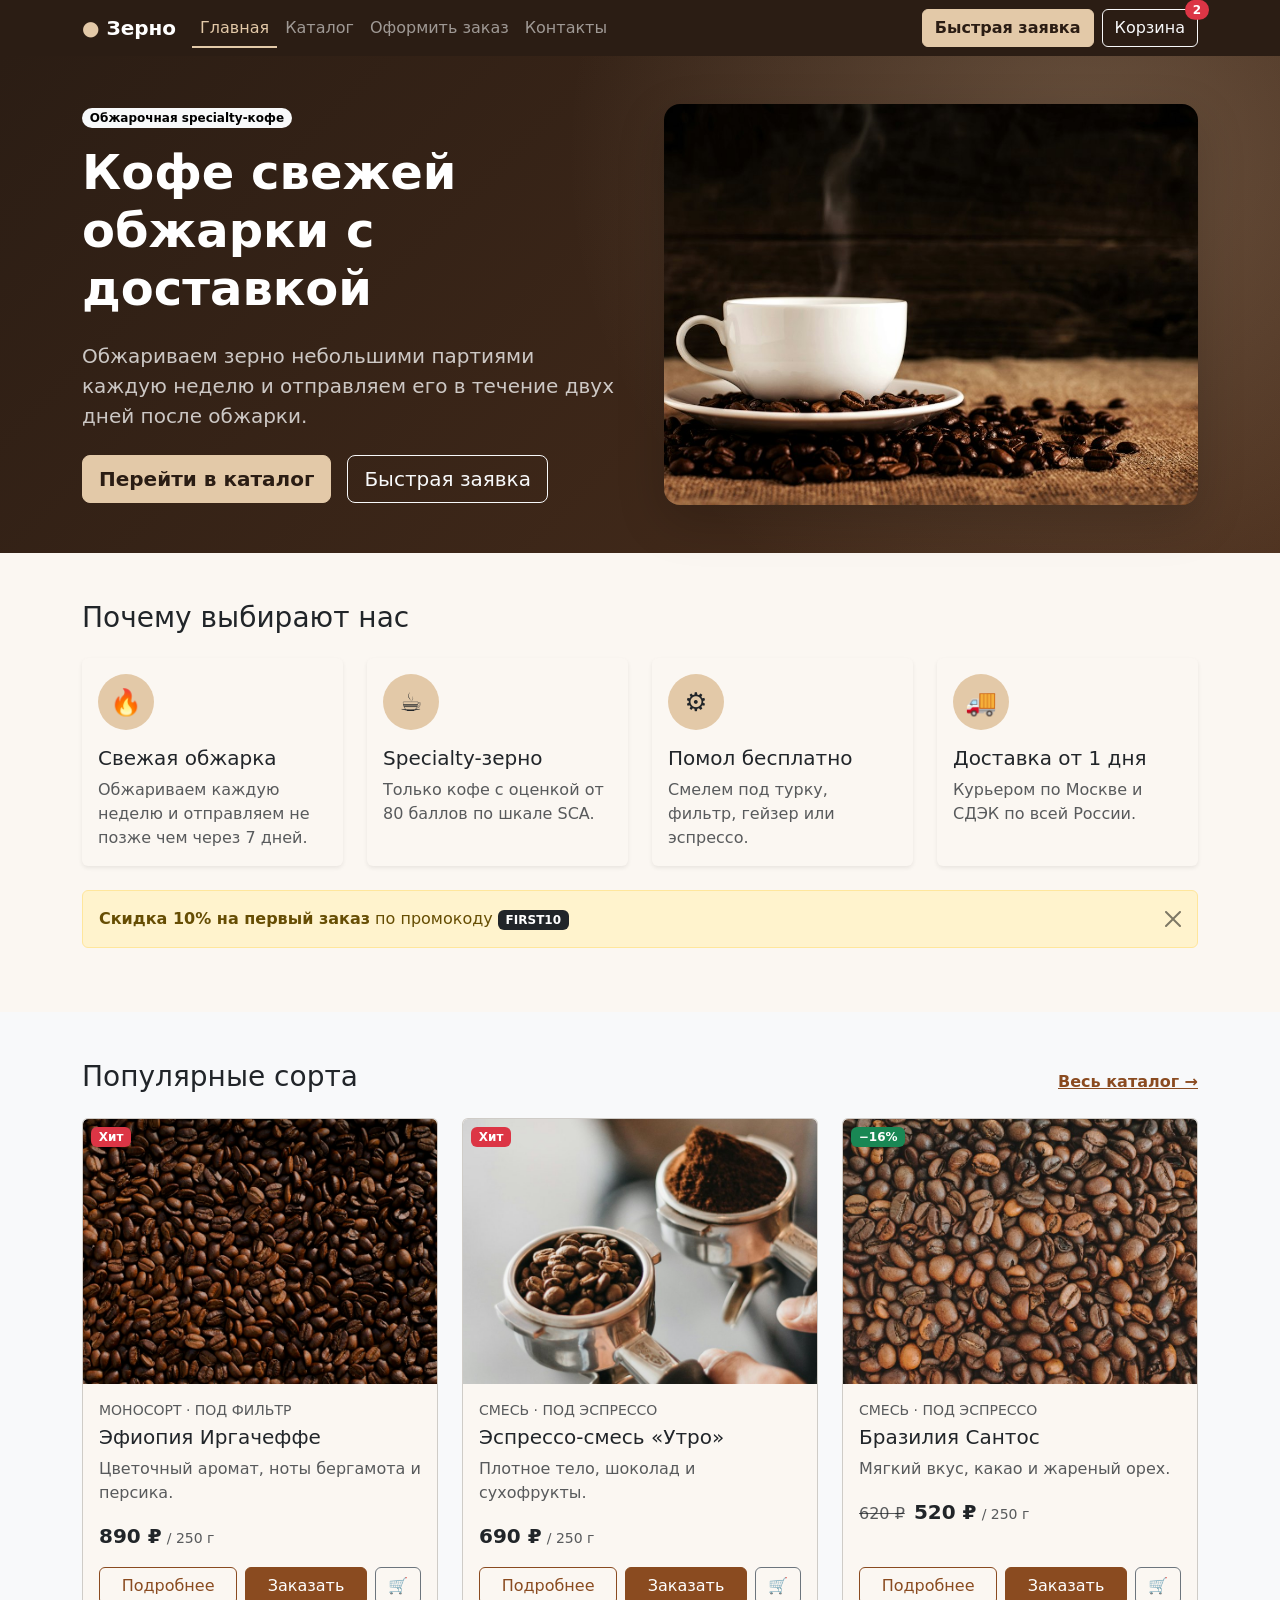
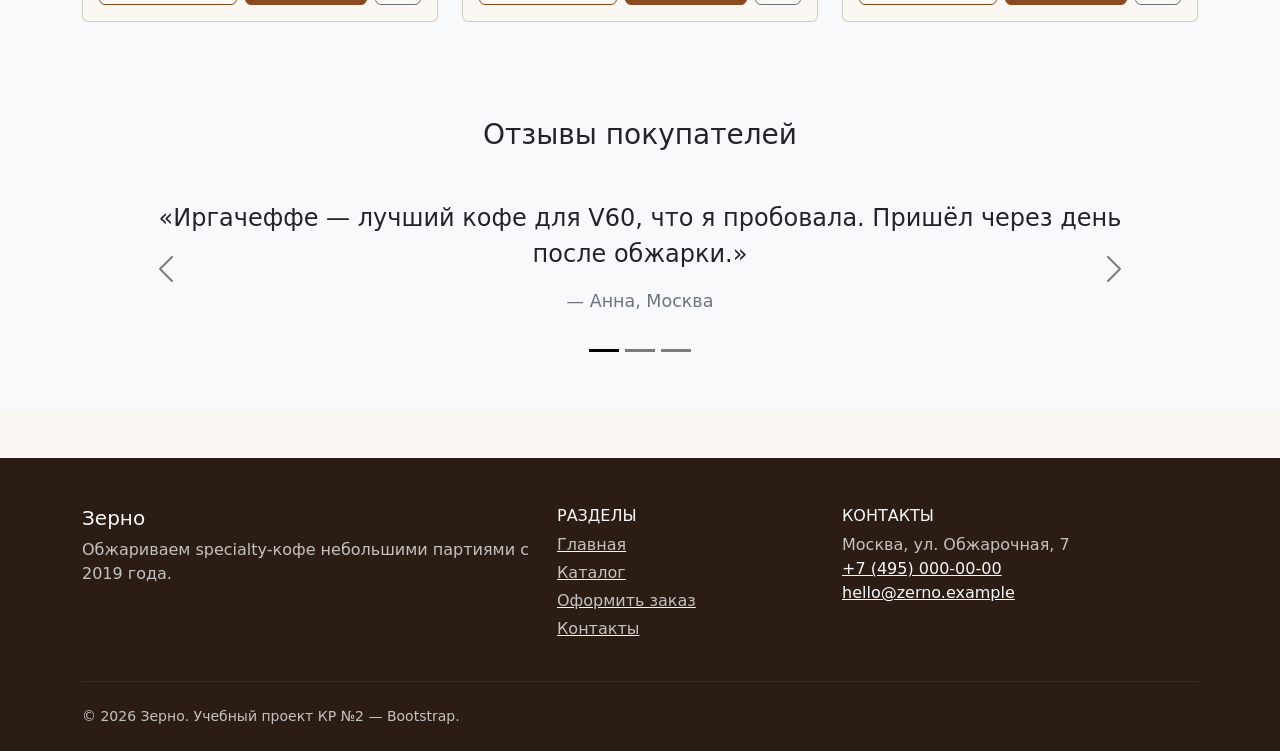
==== commit 3a4e9587: "Merge pull request #3 from kikimor0607/fix/kr2-final-check Prepare Bootstrap project for submission" ====
--- a/index.html
+++ b/index.html
@@ -5,7 +5,7 @@
   <meta name="viewport" content="width=device-width, initial-scale=1.0">
   <title>Зерно — кофе свежей обжарки | Bootstrap</title>
   <meta name="description" content="Интернет-магазин кофе свежей обжарки «Зерно», версия на Bootstrap: specialty-зерно, эспрессо-смеси, доставка.">
-  <link href="https://cdn.jsdelivr.net/npm/bootstrap@5.3.8/dist/css/bootstrap.min.css" rel="stylesheet">
+  <link rel="stylesheet" href="vendor/bootstrap/css/bootstrap.min.css">
   <link rel="stylesheet" href="css/custom.css">
 </head>
 <body>
@@ -21,9 +21,14 @@
           <li class="nav-item"><a class="nav-link active" aria-current="page" href="index.html">Главная</a></li>
           <li class="nav-item"><a class="nav-link" href="catalog.html">Каталог</a></li>
           <li class="nav-item"><a class="nav-link" href="order.html">Оформить заказ</a></li>
+          <li class="nav-item"><a class="nav-link" href="contacts.html">Контакты</a></li>
         </ul>
         <div class="d-flex gap-2 mt-3 mt-lg-0">
           <button class="btn btn-accent" type="button" data-bs-toggle="modal" data-bs-target="#orderModal">Быстрая заявка</button>
+          <a class="btn btn-outline-light position-relative" href="order.html" aria-label="Корзина, 2 товара">
+            Корзина
+            <span class="position-absolute top-0 start-100 translate-middle badge rounded-pill bg-danger">2</span>
+          </a>
         </div>
       </div>
     </div>
@@ -119,6 +124,7 @@
                 <div class="d-flex gap-2 mt-auto">
                   <a class="btn btn-outline-primary flex-fill" href="product.html">Подробнее</a>
                   <button class="btn btn-primary flex-fill" type="button" data-bs-toggle="modal" data-bs-target="#orderModal">Заказать</button>
+                  <button class="btn btn-outline-secondary" type="button" data-cart-add aria-label="Добавить в корзину" title="В корзину">🛒</button>
                 </div>
               </div>
             </article>
@@ -135,6 +141,7 @@
                 <div class="d-flex gap-2 mt-auto">
                   <a class="btn btn-outline-primary flex-fill" href="product.html">Подробнее</a>
                   <button class="btn btn-primary flex-fill" type="button" data-bs-toggle="modal" data-bs-target="#orderModal">Заказать</button>
+                  <button class="btn btn-outline-secondary" type="button" data-cart-add aria-label="Добавить в корзину" title="В корзину">🛒</button>
                 </div>
               </div>
             </article>
@@ -151,10 +158,52 @@
                 <div class="d-flex gap-2 mt-auto">
                   <a class="btn btn-outline-primary flex-fill" href="product.html">Подробнее</a>
                   <button class="btn btn-primary flex-fill" type="button" data-bs-toggle="modal" data-bs-target="#orderModal">Заказать</button>
+                  <button class="btn btn-outline-secondary" type="button" data-cart-add aria-label="Добавить в корзину" title="В корзину">🛒</button>
                 </div>
               </div>
             </article>
           </div>
+        </div>
+      </div>
+    </section>
+
+    <section class="py-5 bg-body-tertiary" id="reviews" aria-labelledby="reviews-title">
+      <div class="container">
+        <h2 class="h3 text-center mb-4" id="reviews-title">Отзывы покупателей</h2>
+        <div class="carousel slide carousel-dark" id="reviewsCarousel" data-bs-ride="carousel">
+          <div class="carousel-indicators">
+            <button class="active" type="button" data-bs-target="#reviewsCarousel" data-bs-slide-to="0" aria-current="true" aria-label="Отзыв 1"></button>
+            <button type="button" data-bs-target="#reviewsCarousel" data-bs-slide-to="1" aria-label="Отзыв 2"></button>
+            <button type="button" data-bs-target="#reviewsCarousel" data-bs-slide-to="2" aria-label="Отзыв 3"></button>
+          </div>
+          <div class="carousel-inner pb-4">
+            <div class="carousel-item active">
+              <blockquote class="blockquote text-center px-5 py-4 mb-0">
+                <p class="fs-4">«Иргачеффе — лучший кофе для V60, что я пробовала. Пришёл через день после обжарки.»</p>
+                <footer class="blockquote-footer mt-2">Анна, Москва</footer>
+              </blockquote>
+            </div>
+            <div class="carousel-item">
+              <blockquote class="blockquote text-center px-5 py-4 mb-0">
+                <p class="fs-4">«Беру смесь «Утро» для кофемашины уже полгода. Стабильно вкусно, без горечи.»</p>
+                <footer class="blockquote-footer mt-2">Игорь, Казань</footer>
+              </blockquote>
+            </div>
+            <div class="carousel-item">
+              <blockquote class="blockquote text-center px-5 py-4 mb-0">
+                <p class="fs-4">«Помогли подобрать помол под турку, ответили в чате за пару минут.»</p>
+                <footer class="blockquote-footer mt-2">Мария, Тверь</footer>
+              </blockquote>
+            </div>
+          </div>
+          <button class="carousel-control-prev" type="button" data-bs-target="#reviewsCarousel" data-bs-slide="prev">
+            <span class="carousel-control-prev-icon" aria-hidden="true"></span>
+            <span class="visually-hidden">Предыдущий</span>
+          </button>
+          <button class="carousel-control-next" type="button" data-bs-target="#reviewsCarousel" data-bs-slide="next">
+            <span class="carousel-control-next-icon" aria-hidden="true"></span>
+            <span class="visually-hidden">Следующий</span>
+          </button>
         </div>
       </div>
     </section>
@@ -173,6 +222,7 @@
             <li><a class="link-light link-opacity-75 link-opacity-100-hover" href="index.html">Главная</a></li>
             <li><a class="link-light link-opacity-75 link-opacity-100-hover" href="catalog.html">Каталог</a></li>
             <li><a class="link-light link-opacity-75 link-opacity-100-hover" href="order.html">Оформить заказ</a></li>
+            <li><a class="link-light link-opacity-75 link-opacity-100-hover" href="contacts.html">Контакты</a></li>
           </ul>
         </div>
         <div class="col-6 col-md-4">
@@ -192,7 +242,7 @@
   <div class="modal fade" id="orderModal" tabindex="-1" aria-labelledby="orderModalLabel" aria-hidden="true">
     <div class="modal-dialog modal-dialog-centered">
       <div class="modal-content">
-        <form class="needs-validation" action="#" method="post">
+        <form class="needs-validation" action="#" method="post" novalidate>
           <div class="modal-header">
             <h2 class="modal-title fs-5" id="orderModalLabel">Быстрая заявка</h2>
             <button class="btn-close" type="button" data-bs-dismiss="modal" aria-label="Закрыть"></button>
@@ -248,6 +298,9 @@
                 </div>
               </div>
             </div>
+          <div class="alert alert-success d-none mt-3 mb-0" role="alert" data-form-success>
+            Заявка отправлена! Перезвоним в течение 30 минут.
+          </div>
           </div>
           <div class="modal-footer">
             <button class="btn btn-outline-secondary" type="button" data-bs-dismiss="modal">Отмена</button>
@@ -258,6 +311,16 @@
     </div>
   </div>
 
-  <script src="https://cdn.jsdelivr.net/npm/bootstrap@5.3.8/dist/js/bootstrap.bundle.min.js"></script>
+  <div class="toast-container position-fixed bottom-0 end-0 p-3">
+    <div class="toast align-items-center text-bg-dark border-0" id="cartToast" role="status" aria-live="polite" aria-atomic="true">
+      <div class="d-flex">
+        <div class="toast-body">Товар добавлен в корзину ☕</div>
+        <button class="btn-close btn-close-white me-2 m-auto" type="button" data-bs-dismiss="toast" aria-label="Закрыть"></button>
+      </div>
+    </div>
+  </div>
+
+  <script src="vendor/bootstrap/js/bootstrap.bundle.min.js"></script>
+  <script src="js/main.js"></script>
 </body>
 </html>
--- a/css/custom.css
+++ b/css/custom.css
@@ -106,7 +106,9 @@
   box-shadow: 0 0.75rem 1.5rem rgba(43, 29, 20, 0.15);
 }
 
-.product-card .card-img-top {
+.product-card .card-img-top,
+#productGallery .carousel-item img {
+  height: auto;
   aspect-ratio: 4 / 3;
   object-fit: cover;
 }
@@ -118,6 +120,32 @@
 .product-card--soldout .card-img-top {
   filter: grayscale(1);
   opacity: 0.6;
+}
+
+/* 7. Каталог: фильтры прилипают при прокрутке на больших экранах */
+@media (min-width: 992px) {
+  .filters-card {
+    position: sticky;
+    top: 5.5rem;
+  }
+}
+
+.pagination {
+  --bs-pagination-color: var(--brand-primary);
+  --bs-pagination-hover-color: var(--brand-primary-dark);
+  --bs-pagination-active-bg: var(--brand-primary);
+  --bs-pagination-active-border-color: var(--brand-primary);
+  --bs-pagination-focus-color: var(--brand-primary-dark);
+}
+
+.form-check-input:checked,
+.form-range::-webkit-slider-thumb {
+  background-color: var(--brand-primary);
+  border-color: var(--brand-primary);
+}
+
+.form-range::-moz-range-thumb {
+  background-color: var(--brand-primary);
 }
 
 /* 8. Видимый фокус полей формы в фирменном цвете */
@@ -144,3 +172,37 @@
   --bs-accordion-btn-focus-box-shadow: 0 0 0 0.25rem rgba(138, 75, 32, 0.25);
 }
 
+/* 10. Страница заказа и контакты */
+.progress-coffee {
+  background-color: var(--brand-primary);
+}
+
+.order-summary {
+  position: sticky;
+  top: 5.5rem;
+}
+
+.map-placeholder {
+  min-height: 280px;
+  background-color: #f1e3d3;
+  background-image:
+    linear-gradient(90deg, rgba(255, 255, 255, 0.7) 2px, transparent 2px),
+    linear-gradient(rgba(255, 255, 255, 0.7) 2px, transparent 2px);
+  background-size: 48px 48px;
+}
+
+/* 11. Карусель отзывов */
+#reviewsCarousel .carousel-indicators {
+  margin-bottom: 0;
+}
+
+/* 12. Уменьшение анимаций по настройке системы */
+@media (prefers-reduced-motion: reduce) {
+  .product-card {
+    transition: none;
+  }
+
+  .product-card:hover {
+    transform: none;
+  }
+}
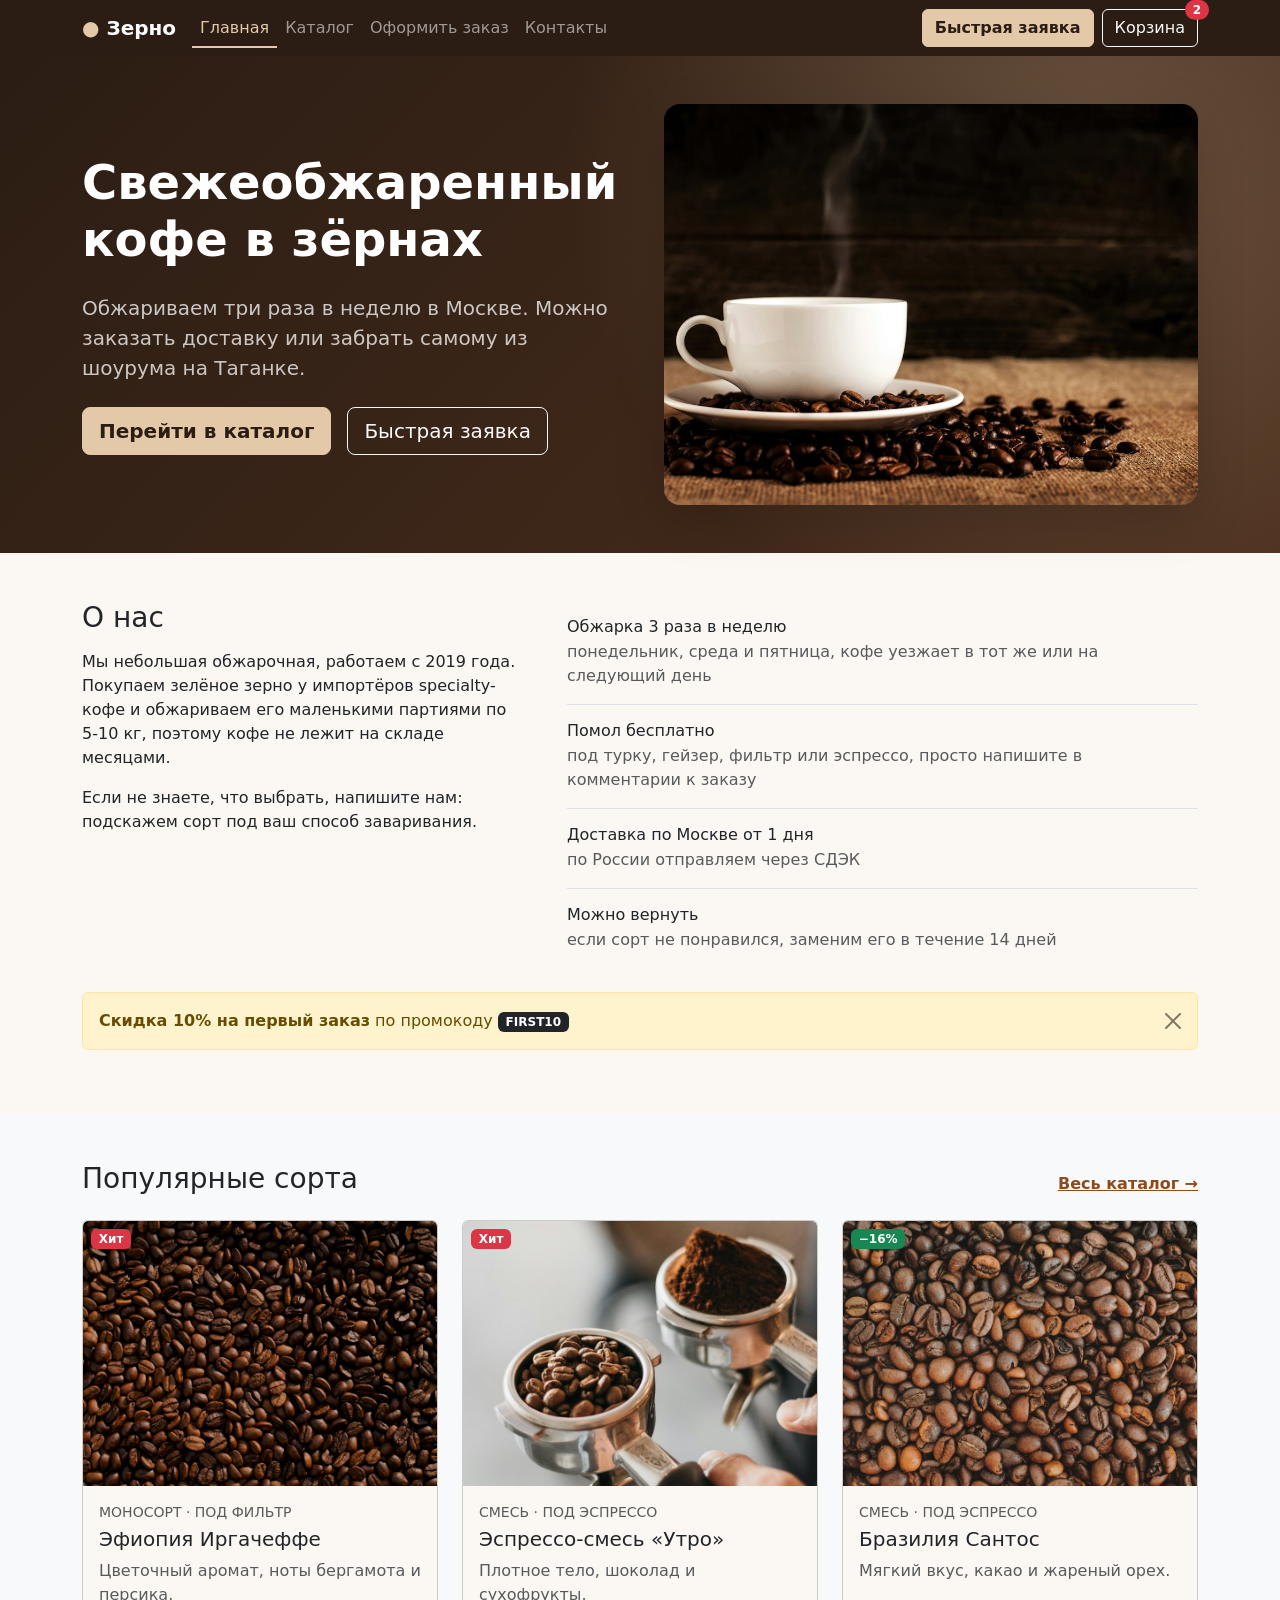
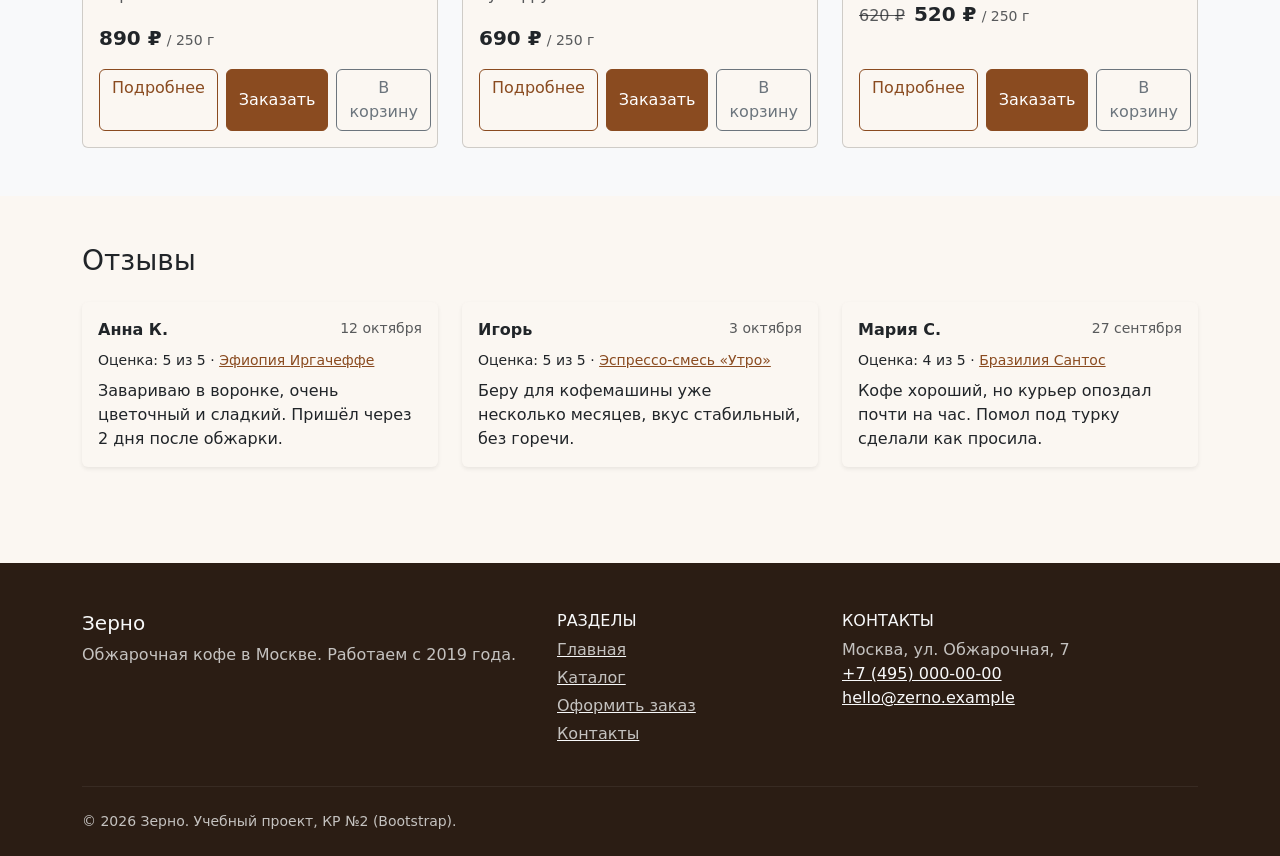
==== commit 324d7786: "fix: replace emoji, simplify texts and README" ====
--- a/index.html
+++ b/index.html
@@ -3,7 +3,7 @@
 <head>
   <meta charset="UTF-8">
   <meta name="viewport" content="width=device-width, initial-scale=1.0">
-  <title>Зерно — кофе свежей обжарки | Bootstrap</title>
+  <title>Зерно | кофе свежей обжарки</title>
   <meta name="description" content="Интернет-магазин кофе свежей обжарки «Зерно», версия на Bootstrap: specialty-зерно, эспрессо-смеси, доставка.">
   <link rel="stylesheet" href="vendor/bootstrap/css/bootstrap.min.css">
   <link rel="stylesheet" href="css/custom.css">
@@ -39,11 +39,10 @@
       <div class="container">
         <div class="row align-items-center g-4 g-lg-5">
           <div class="col-12 col-lg-6">
-            <span class="badge rounded-pill text-bg-light mb-3">Обжарочная specialty-кофе</span>
-            <h1 class="display-5 fw-bold text-white">Кофе свежей обжарки с доставкой</h1>
+            <h1 class="display-5 fw-bold text-white">Свежеобжаренный кофе в зёрнах</h1>
             <p class="lead text-white text-opacity-75 my-4">
-              Обжариваем зерно небольшими партиями каждую неделю
-              и отправляем его в течение двух дней после обжарки.
+              Обжариваем три раза в неделю в Москве. Можно заказать доставку
+              или забрать самому из шоурума на Таганке.
             </p>
             <div class="d-flex flex-wrap gap-3">
               <a class="btn btn-accent btn-lg" href="catalog.html">Перейти в каталог</a>
@@ -59,43 +58,37 @@
 
     <section class="py-5" id="advantages" aria-labelledby="advantages-title">
       <div class="container">
-        <h2 class="h3 mb-4" id="advantages-title">Почему выбирают нас</h2>
-        <div class="row g-4">
-          <div class="col-12 col-md-6 col-lg-3">
-            <div class="card h-100 border-0 shadow-sm advantage-card">
-              <div class="card-body">
-                <div class="advantage-card__icon mb-3" aria-hidden="true">🔥</div>
-                <h3 class="h5">Свежая обжарка</h3>
-                <p class="card-text text-body-secondary mb-0">Обжариваем каждую неделю и отправляем не позже чем через 7 дней.</p>
-              </div>
-            </div>
-          </div>
-          <div class="col-12 col-md-6 col-lg-3">
-            <div class="card h-100 border-0 shadow-sm advantage-card">
-              <div class="card-body">
-                <div class="advantage-card__icon mb-3" aria-hidden="true">☕</div>
-                <h3 class="h5">Specialty-зерно</h3>
-                <p class="card-text text-body-secondary mb-0">Только кофе с оценкой от 80 баллов по шкале SCA.</p>
-              </div>
-            </div>
-          </div>
-          <div class="col-12 col-md-6 col-lg-3">
-            <div class="card h-100 border-0 shadow-sm advantage-card">
-              <div class="card-body">
-                <div class="advantage-card__icon mb-3" aria-hidden="true">⚙️</div>
-                <h3 class="h5">Помол бесплатно</h3>
-                <p class="card-text text-body-secondary mb-0">Смелем под турку, фильтр, гейзер или эспрессо.</p>
-              </div>
-            </div>
-          </div>
-          <div class="col-12 col-md-6 col-lg-3">
-            <div class="card h-100 border-0 shadow-sm advantage-card">
-              <div class="card-body">
-                <div class="advantage-card__icon mb-3" aria-hidden="true">🚚</div>
-                <h3 class="h5">Доставка от 1 дня</h3>
-                <p class="card-text text-body-secondary mb-0">Курьером по Москве и СДЭК по всей России.</p>
-              </div>
-            </div>
+        <div class="row g-4 g-lg-5">
+          <div class="col-12 col-lg-5">
+            <h2 class="h3 mb-3" id="advantages-title">О нас</h2>
+            <p>
+              Мы небольшая обжарочная, работаем с 2019 года. Покупаем зелёное зерно
+              у импортёров specialty-кофе и обжариваем его маленькими партиями по 5-10 кг,
+              поэтому кофе не лежит на складе месяцами.
+            </p>
+            <p class="mb-0">
+              Если не знаете, что выбрать, напишите нам: подскажем сорт под ваш способ заваривания.
+            </p>
+          </div>
+          <div class="col-12 col-lg-7">
+            <ul class="list-group list-group-flush advantages-list">
+              <li class="list-group-item px-0 py-3">
+                <h3 class="h6 mb-1">Обжарка 3 раза в неделю</h3>
+                <p class="text-body-secondary mb-0">понедельник, среда и пятница, кофе уезжает в тот же или на следующий день</p>
+              </li>
+              <li class="list-group-item px-0 py-3">
+                <h3 class="h6 mb-1">Помол бесплатно</h3>
+                <p class="text-body-secondary mb-0">под турку, гейзер, фильтр или эспрессо, просто напишите в комментарии к заказу</p>
+              </li>
+              <li class="list-group-item px-0 py-3">
+                <h3 class="h6 mb-1">Доставка по Москве от 1 дня</h3>
+                <p class="text-body-secondary mb-0">по России отправляем через СДЭК</p>
+              </li>
+              <li class="list-group-item px-0 py-3">
+                <h3 class="h6 mb-1">Можно вернуть</h3>
+                <p class="text-body-secondary mb-0">если сорт не понравился, заменим его в течение 14 дней</p>
+              </li>
+            </ul>
           </div>
         </div>
         <div class="alert alert-warning alert-dismissible fade show mt-4" role="alert">
@@ -124,7 +117,7 @@
                 <div class="d-flex gap-2 mt-auto">
                   <a class="btn btn-outline-primary flex-fill" href="product.html">Подробнее</a>
                   <button class="btn btn-primary flex-fill" type="button" data-bs-toggle="modal" data-bs-target="#orderModal">Заказать</button>
-                  <button class="btn btn-outline-secondary" type="button" data-cart-add aria-label="Добавить в корзину" title="В корзину">🛒</button>
+                  <button class="btn btn-outline-secondary" type="button" data-cart-add aria-label="Добавить в корзину">В корзину</button>
                 </div>
               </div>
             </article>
@@ -141,7 +134,7 @@
                 <div class="d-flex gap-2 mt-auto">
                   <a class="btn btn-outline-primary flex-fill" href="product.html">Подробнее</a>
                   <button class="btn btn-primary flex-fill" type="button" data-bs-toggle="modal" data-bs-target="#orderModal">Заказать</button>
-                  <button class="btn btn-outline-secondary" type="button" data-cart-add aria-label="Добавить в корзину" title="В корзину">🛒</button>
+                  <button class="btn btn-outline-secondary" type="button" data-cart-add aria-label="Добавить в корзину">В корзину</button>
                 </div>
               </div>
             </article>
@@ -158,7 +151,7 @@
                 <div class="d-flex gap-2 mt-auto">
                   <a class="btn btn-outline-primary flex-fill" href="product.html">Подробнее</a>
                   <button class="btn btn-primary flex-fill" type="button" data-bs-toggle="modal" data-bs-target="#orderModal">Заказать</button>
-                  <button class="btn btn-outline-secondary" type="button" data-cart-add aria-label="Добавить в корзину" title="В корзину">🛒</button>
+                  <button class="btn btn-outline-secondary" type="button" data-cart-add aria-label="Добавить в корзину">В корзину</button>
                 </div>
               </div>
             </article>
@@ -167,43 +160,46 @@
       </div>
     </section>
 
-    <section class="py-5 bg-body-tertiary" id="reviews" aria-labelledby="reviews-title">
+    <section class="py-5" id="reviews" aria-labelledby="reviews-title">
       <div class="container">
-        <h2 class="h3 text-center mb-4" id="reviews-title">Отзывы покупателей</h2>
-        <div class="carousel slide carousel-dark" id="reviewsCarousel" data-bs-ride="carousel">
-          <div class="carousel-indicators">
-            <button class="active" type="button" data-bs-target="#reviewsCarousel" data-bs-slide-to="0" aria-current="true" aria-label="Отзыв 1"></button>
-            <button type="button" data-bs-target="#reviewsCarousel" data-bs-slide-to="1" aria-label="Отзыв 2"></button>
-            <button type="button" data-bs-target="#reviewsCarousel" data-bs-slide-to="2" aria-label="Отзыв 3"></button>
-          </div>
-          <div class="carousel-inner pb-4">
-            <div class="carousel-item active">
-              <blockquote class="blockquote text-center px-5 py-4 mb-0">
-                <p class="fs-4">«Иргачеффе — лучший кофе для V60, что я пробовала. Пришёл через день после обжарки.»</p>
-                <footer class="blockquote-footer mt-2">Анна, Москва</footer>
-              </blockquote>
-            </div>
-            <div class="carousel-item">
-              <blockquote class="blockquote text-center px-5 py-4 mb-0">
-                <p class="fs-4">«Беру смесь «Утро» для кофемашины уже полгода. Стабильно вкусно, без горечи.»</p>
-                <footer class="blockquote-footer mt-2">Игорь, Казань</footer>
-              </blockquote>
-            </div>
-            <div class="carousel-item">
-              <blockquote class="blockquote text-center px-5 py-4 mb-0">
-                <p class="fs-4">«Помогли подобрать помол под турку, ответили в чате за пару минут.»</p>
-                <footer class="blockquote-footer mt-2">Мария, Тверь</footer>
-              </blockquote>
-            </div>
-          </div>
-          <button class="carousel-control-prev" type="button" data-bs-target="#reviewsCarousel" data-bs-slide="prev">
-            <span class="carousel-control-prev-icon" aria-hidden="true"></span>
-            <span class="visually-hidden">Предыдущий</span>
-          </button>
-          <button class="carousel-control-next" type="button" data-bs-target="#reviewsCarousel" data-bs-slide="next">
-            <span class="carousel-control-next-icon" aria-hidden="true"></span>
-            <span class="visually-hidden">Следующий</span>
-          </button>
+        <h2 class="h3 mb-4" id="reviews-title">Отзывы</h2>
+        <div class="row g-4">
+          <div class="col-12 col-md-4">
+            <div class="card h-100 border-0 shadow-sm">
+              <div class="card-body">
+                <div class="d-flex justify-content-between mb-2">
+                  <span class="fw-semibold">Анна К.</span>
+                  <span class="small text-body-secondary">12 октября</span>
+                </div>
+                <p class="small mb-2">Оценка: 5 из 5 · <a href="product.html">Эфиопия Иргачеффе</a></p>
+                <p class="card-text mb-0">Завариваю в воронке, очень цветочный и сладкий. Пришёл через 2 дня после обжарки.</p>
+              </div>
+            </div>
+          </div>
+          <div class="col-12 col-md-4">
+            <div class="card h-100 border-0 shadow-sm">
+              <div class="card-body">
+                <div class="d-flex justify-content-between mb-2">
+                  <span class="fw-semibold">Игорь</span>
+                  <span class="small text-body-secondary">3 октября</span>
+                </div>
+                <p class="small mb-2">Оценка: 5 из 5 · <a href="product.html">Эспрессо-смесь «Утро»</a></p>
+                <p class="card-text mb-0">Беру для кофемашины уже несколько месяцев, вкус стабильный, без горечи.</p>
+              </div>
+            </div>
+          </div>
+          <div class="col-12 col-md-4">
+            <div class="card h-100 border-0 shadow-sm">
+              <div class="card-body">
+                <div class="d-flex justify-content-between mb-2">
+                  <span class="fw-semibold">Мария С.</span>
+                  <span class="small text-body-secondary">27 сентября</span>
+                </div>
+                <p class="small mb-2">Оценка: 4 из 5 · <a href="product.html">Бразилия Сантос</a></p>
+                <p class="card-text mb-0">Кофе хороший, но курьер опоздал почти на час. Помол под турку сделали как просила.</p>
+              </div>
+            </div>
+          </div>
         </div>
       </div>
     </section>
@@ -214,7 +210,7 @@
       <div class="row g-4">
         <div class="col-12 col-md-5">
           <h2 class="h5">Зерно</h2>
-          <p class="text-light text-opacity-75 mb-0">Обжариваем specialty-кофе небольшими партиями с 2019 года.</p>
+          <p class="text-light text-opacity-75 mb-0">Обжарочная кофе в Москве. Работаем с 2019 года.</p>
         </div>
         <div class="col-6 col-md-3">
           <h2 class="h6 text-uppercase">Разделы</h2>
@@ -235,7 +231,7 @@
         </div>
       </div>
       <hr class="border-light border-opacity-25 my-4">
-      <p class="small text-light text-opacity-75 mb-0">&copy; 2026 Зерно. Учебный проект КР №2 — Bootstrap.</p>
+      <p class="small text-light text-opacity-75 mb-0">&copy; 2026 Зерно. Учебный проект, КР №2 (Bootstrap).</p>
     </div>
   </footer>
 
@@ -248,7 +244,7 @@
             <button class="btn-close" type="button" data-bs-dismiss="modal" aria-label="Закрыть"></button>
           </div>
           <div class="modal-body">
-            <p class="text-body-secondary small">Оставьте контакты — менеджер перезвонит и уточнит детали заказа.</p>
+            <p class="text-body-secondary small">Оставьте контакты, менеджер перезвонит и уточнит детали заказа.</p>
             <div class="row g-3">
               <div class="col-12">
                 <label class="form-label" for="modal-name">Имя <span class="text-danger">*</span></label>
@@ -314,7 +310,7 @@
   <div class="toast-container position-fixed bottom-0 end-0 p-3">
     <div class="toast align-items-center text-bg-dark border-0" id="cartToast" role="status" aria-live="polite" aria-atomic="true">
       <div class="d-flex">
-        <div class="toast-body">Товар добавлен в корзину ☕</div>
+        <div class="toast-body">Товар добавлен в корзину</div>
         <button class="btn-close btn-close-white me-2 m-auto" type="button" data-bs-dismiss="toast" aria-label="Закрыть"></button>
       </div>
     </div>
--- a/css/custom.css
+++ b/css/custom.css
@@ -1,8 +1,5 @@
-/* =========================================================
-   custom.css — точечная настройка проекта поверх Bootstrap.
-   Подключается ПОСЛЕ bootstrap.min.css, поэтому может
-   переопределять его стили. Bootstrap здесь не дублируется.
-   ========================================================= */
+/* custom.css: свои стили поверх Bootstrap.
+   Подключается после bootstrap.min.css, чтобы можно было переопределять его стили. */
 
 /* 1. Фирменные цвета проекта */
 :root {
@@ -12,7 +9,7 @@
   --brand-accent: #e3c9a8;
   --brand-cream: #fbf7f2;
 
-  /* Цвет ссылок и фокуса Bootstrap — в тон проекта */
+  /* цвет ссылок и фокуса Bootstrap в тон проекта */
   --bs-link-color: var(--brand-primary);
   --bs-link-color-rgb: 138, 75, 32;
   --bs-link-hover-color: var(--brand-primary-dark);
@@ -83,19 +80,7 @@
     linear-gradient(135deg, var(--brand-coffee) 0%, #4a2e1c 100%);
 }
 
-/* 5. Преимущества */
-.advantage-card__icon {
-  display: inline-flex;
-  align-items: center;
-  justify-content: center;
-  width: 56px;
-  height: 56px;
-  border-radius: 50%;
-  background-color: var(--brand-accent);
-  font-size: 1.6rem;
-}
-
-/* 6. Карточки товаров: собственная модификация card */
+/* 5. Карточки товаров: собственная модификация card */
 .product-card {
   overflow: hidden;
   transition: transform 0.2s ease, box-shadow 0.2s ease;
@@ -122,7 +107,7 @@
   opacity: 0.6;
 }
 
-/* 7. Каталог: фильтры прилипают при прокрутке на больших экранах */
+/* 6. Каталог: фильтры прилипают при прокрутке на больших экранах */
 @media (min-width: 992px) {
   .filters-card {
     position: sticky;
@@ -148,7 +133,7 @@
   background-color: var(--brand-primary);
 }
 
-/* 8. Видимый фокус полей формы в фирменном цвете */
+/* 7. Видимый фокус полей формы в фирменном цвете */
 .form-control:focus,
 .form-select:focus,
 .form-check-input:focus {
@@ -156,7 +141,7 @@
   box-shadow: 0 0 0 0.25rem rgba(138, 75, 32, 0.25);
 }
 
-/* 9. Вкладки и аккордеон */
+/* 8. Вкладки и аккордеон */
 .nav-tabs .nav-link {
   color: var(--brand-primary);
 }
@@ -172,7 +157,7 @@
   --bs-accordion-btn-focus-box-shadow: 0 0 0 0.25rem rgba(138, 75, 32, 0.25);
 }
 
-/* 10. Страница заказа и контакты */
+/* 9. Страница заказа и контакты */
 .progress-coffee {
   background-color: var(--brand-primary);
 }
@@ -191,12 +176,7 @@
   background-size: 48px 48px;
 }
 
-/* 11. Карусель отзывов */
-#reviewsCarousel .carousel-indicators {
-  margin-bottom: 0;
-}
-
-/* 12. Уменьшение анимаций по настройке системы */
+/* 10. Уменьшение анимаций по настройке системы */
 @media (prefers-reduced-motion: reduce) {
   .product-card {
     transition: none;
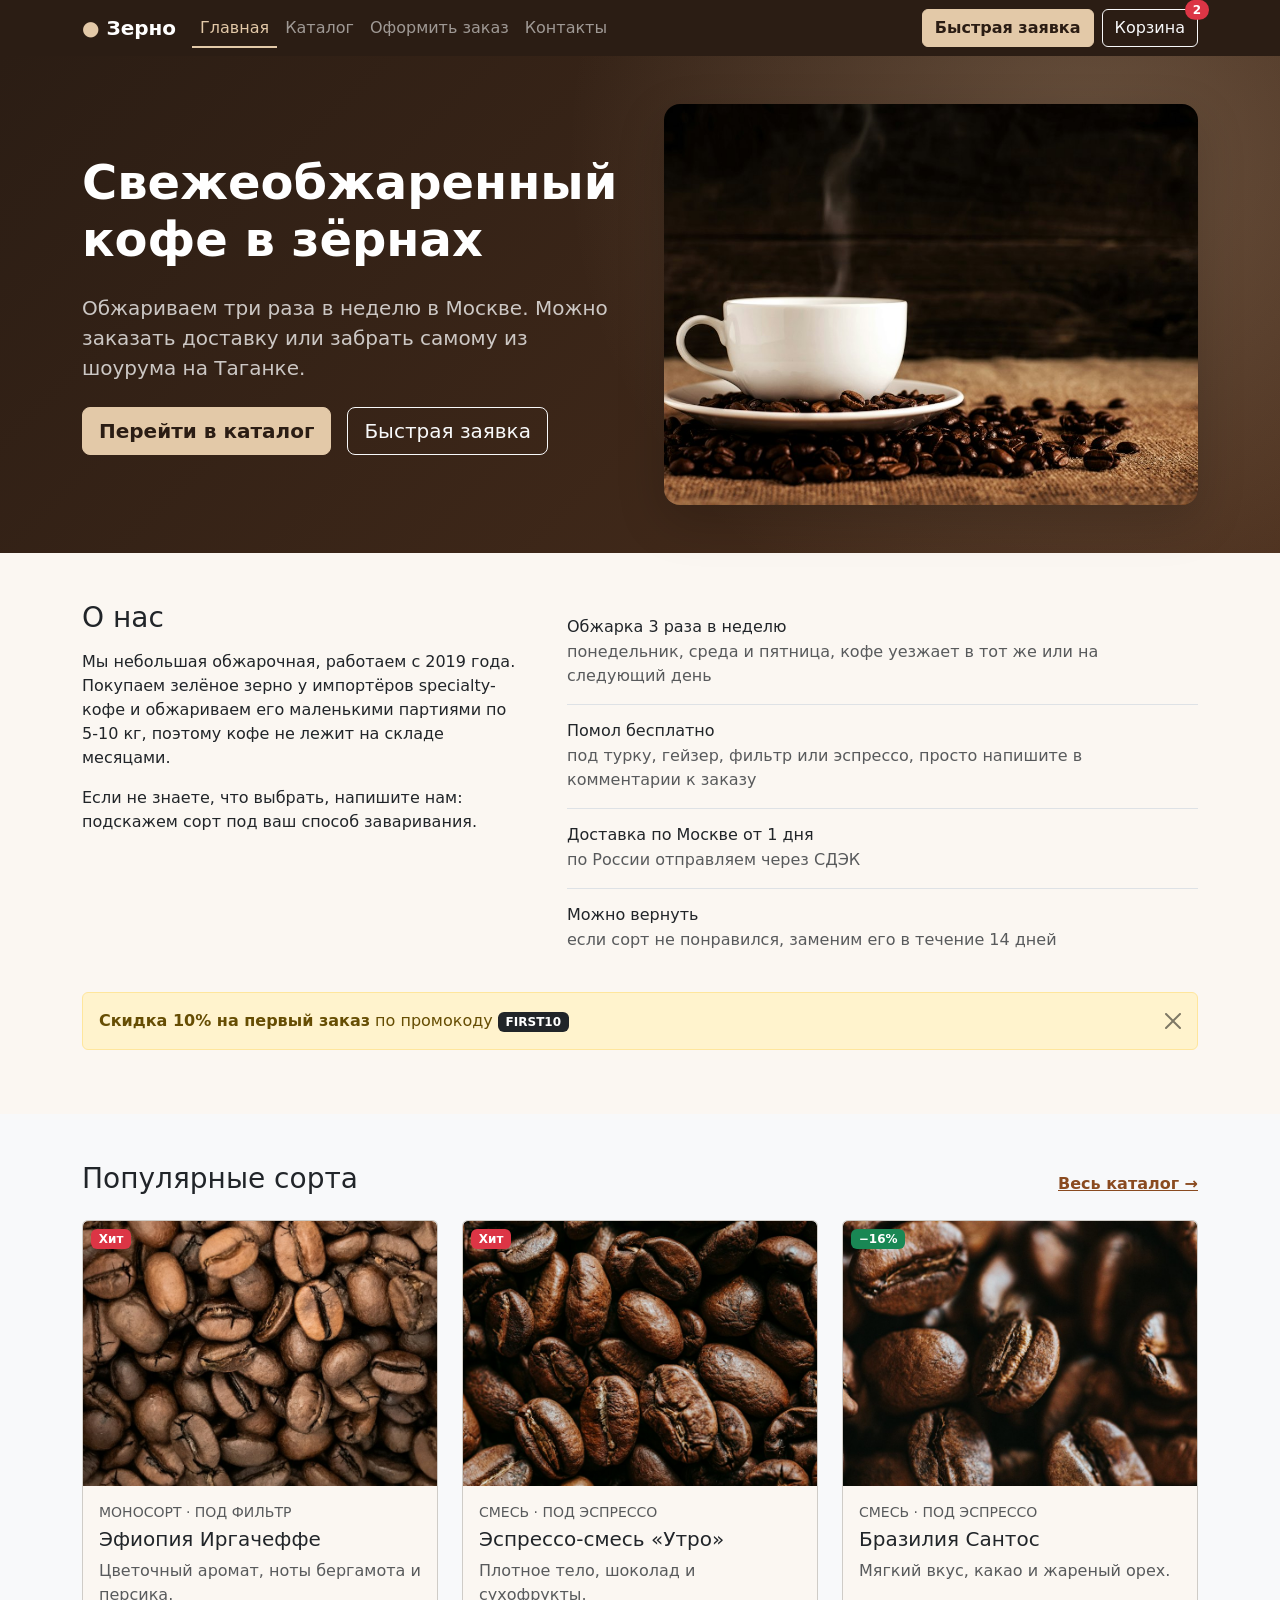
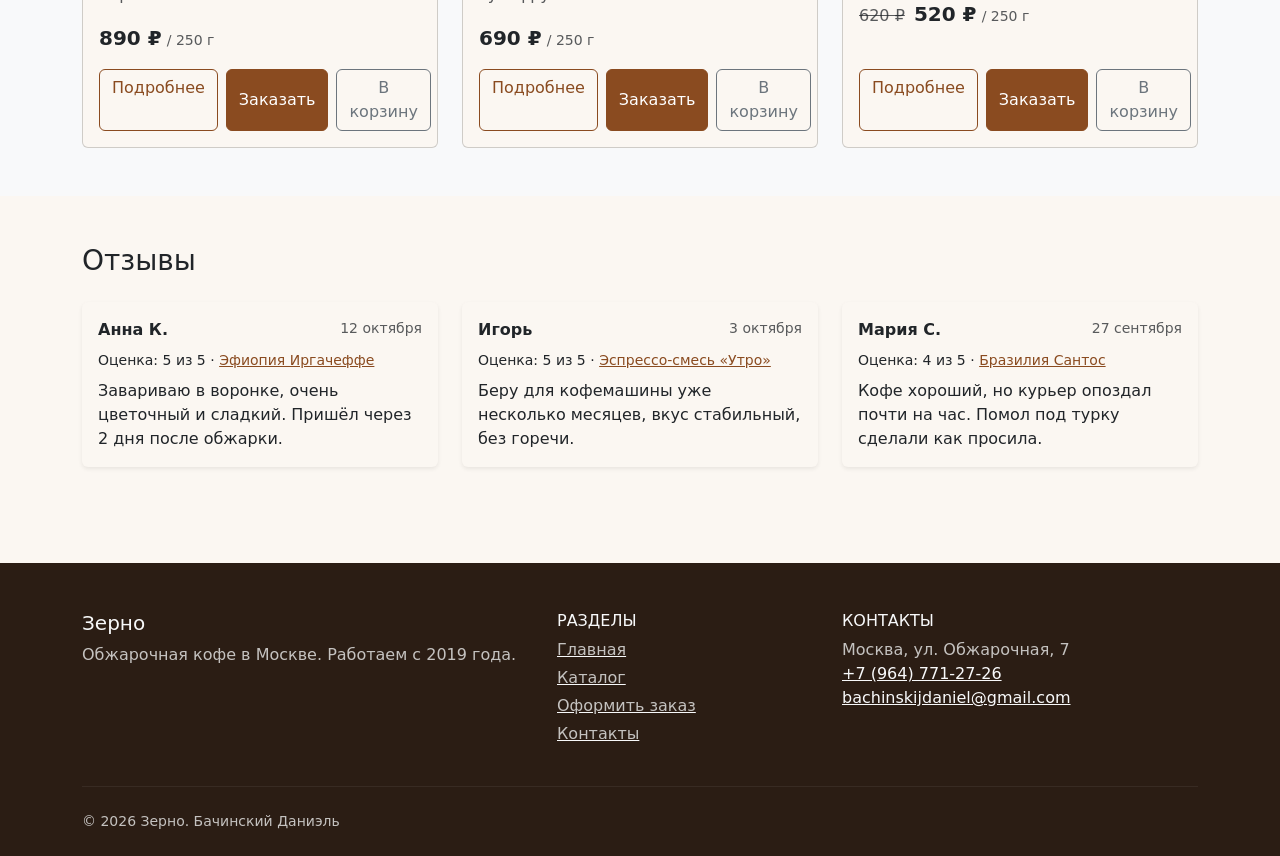
==== commit 820fbb1a: "fix: update contacts and footer" ====
--- a/index.html
+++ b/index.html
@@ -223,15 +223,15 @@
         </div>
         <div class="col-6 col-md-4">
           <h2 class="h6 text-uppercase">Контакты</h2>
-          <address class="mb-0 text-light text-opacity-75">
+          <address class="mb-0 text-light text-opacity-75 text-break">
             Москва, ул. Обжарочная, 7<br>
-            <a class="link-light" href="tel:+74950000000">+7 (495) 000-00-00</a><br>
-            <a class="link-light" href="mailto:hello@zerno.example">hello@zerno.example</a>
+            <a class="link-light" href="tel:+79647712726">+7 (964) 771-27-26</a><br>
+            <a class="link-light" href="mailto:bachinskijdaniel@gmail.com">bachinskijdaniel@gmail.com</a>
           </address>
         </div>
       </div>
       <hr class="border-light border-opacity-25 my-4">
-      <p class="small text-light text-opacity-75 mb-0">&copy; 2026 Зерно. Учебный проект, КР №2 (Bootstrap).</p>
+      <p class="small text-light text-opacity-75 mb-0">&copy; 2026 Зерно. Бачинский Даниэль</p>
     </div>
   </footer>
 
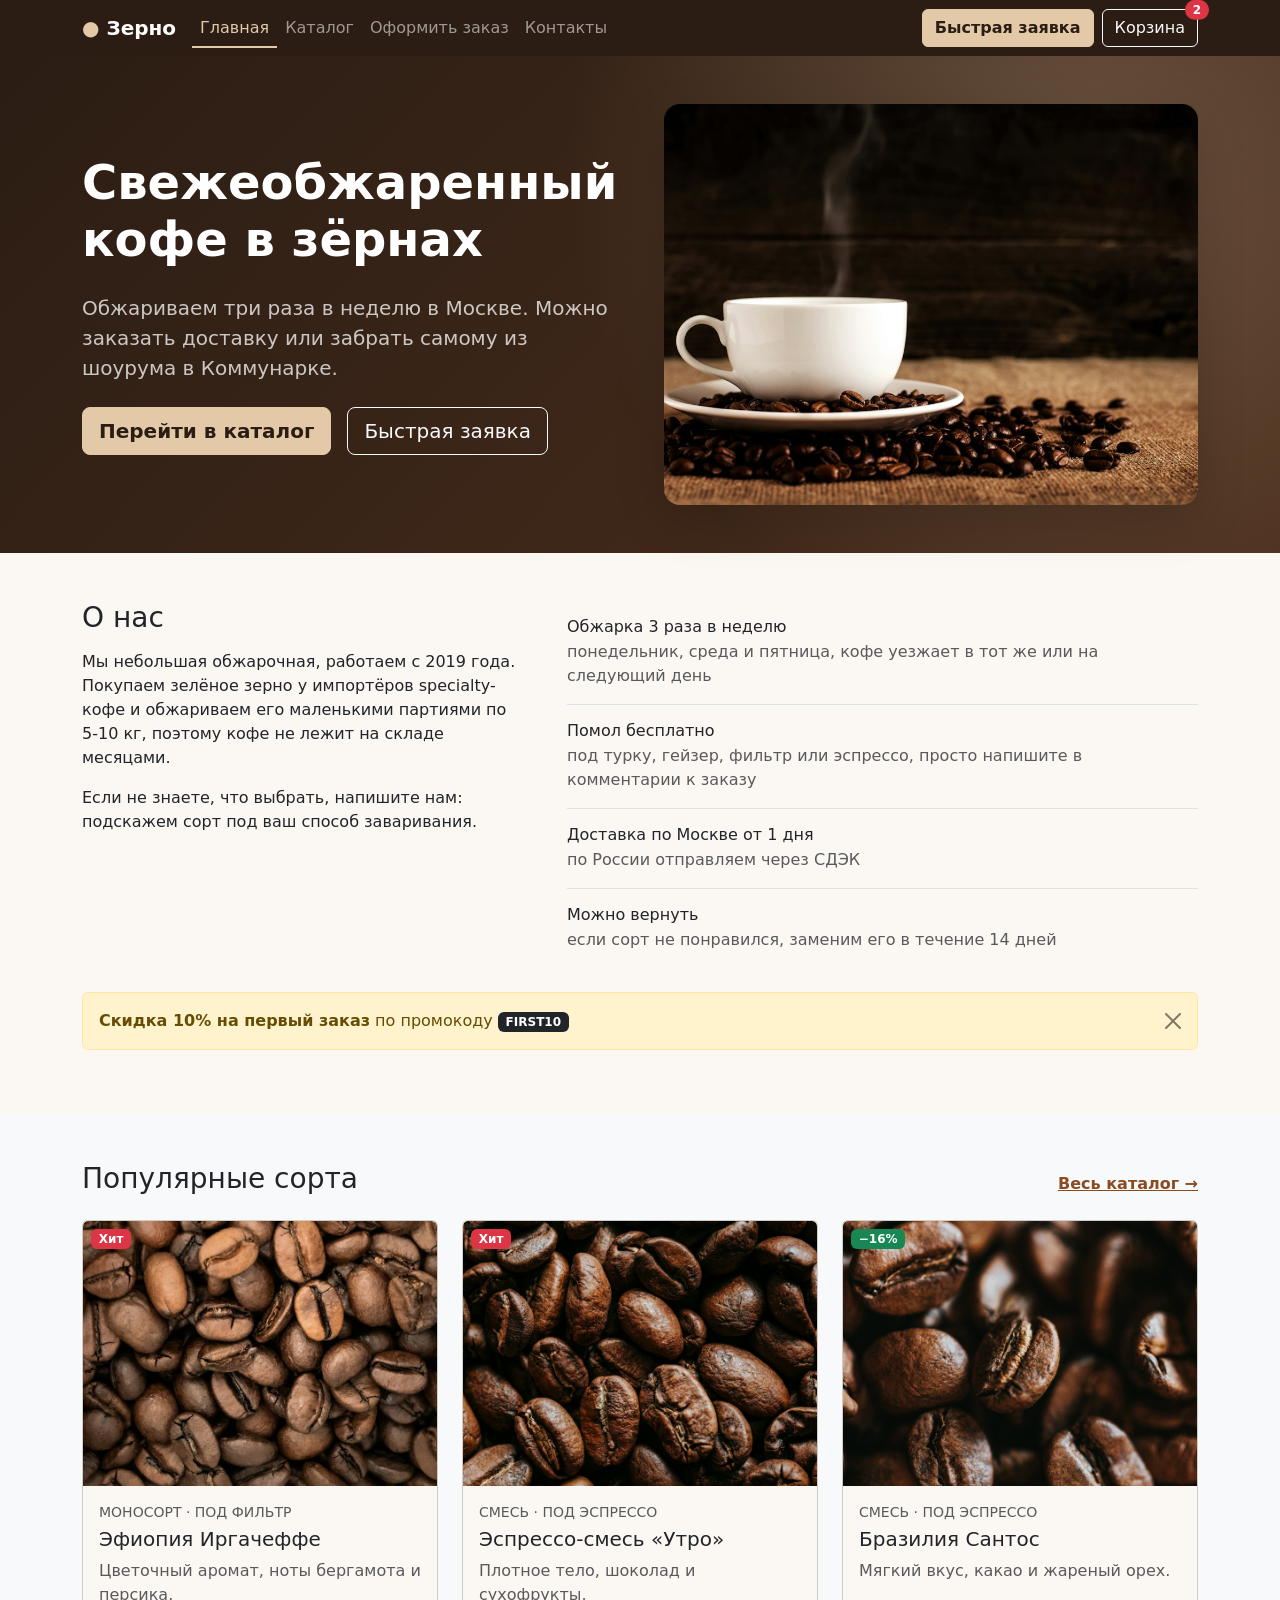
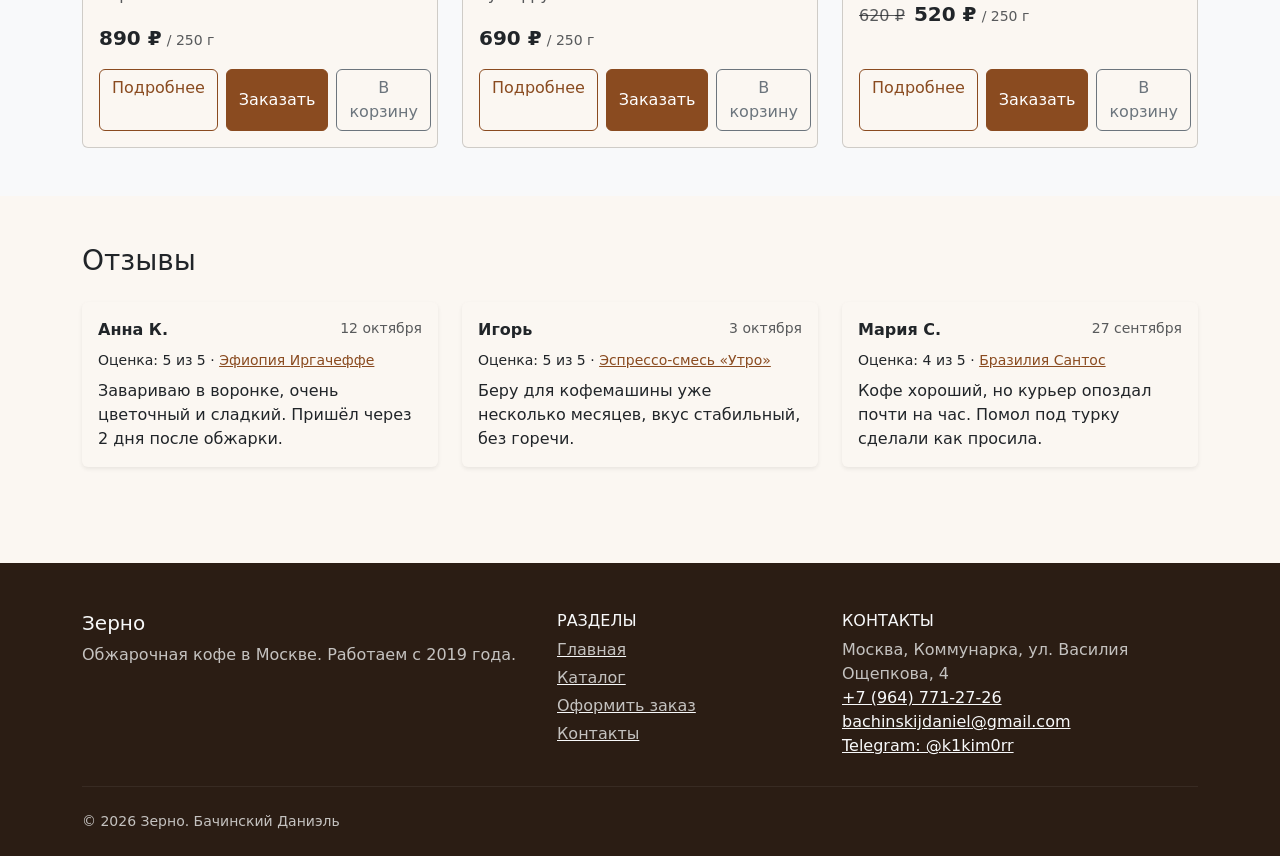
==== commit 5407310a: "feat: add favicon, Telegram link and new address" ====
--- a/index.html
+++ b/index.html
@@ -7,6 +7,9 @@
   <meta name="description" content="Интернет-магазин кофе свежей обжарки «Зерно», версия на Bootstrap: specialty-зерно, эспрессо-смеси, доставка.">
   <link rel="stylesheet" href="vendor/bootstrap/css/bootstrap.min.css">
   <link rel="stylesheet" href="css/custom.css">
+  <link rel="icon" href="images/favicon.svg" type="image/svg+xml">
+  <link rel="icon" href="images/favicon.png" type="image/png" sizes="64x64">
+  <link rel="apple-touch-icon" href="images/favicon.png">
 </head>
 <body>
   <nav class="navbar navbar-expand-lg navbar-dark bg-coffee sticky-top">
@@ -42,7 +45,7 @@
             <h1 class="display-5 fw-bold text-white">Свежеобжаренный кофе в зёрнах</h1>
             <p class="lead text-white text-opacity-75 my-4">
               Обжариваем три раза в неделю в Москве. Можно заказать доставку
-              или забрать самому из шоурума на Таганке.
+              или забрать самому из шоурума в Коммунарке.
             </p>
             <div class="d-flex flex-wrap gap-3">
               <a class="btn btn-accent btn-lg" href="catalog.html">Перейти в каталог</a>
@@ -224,9 +227,10 @@
         <div class="col-6 col-md-4">
           <h2 class="h6 text-uppercase">Контакты</h2>
           <address class="mb-0 text-light text-opacity-75 text-break">
-            Москва, ул. Обжарочная, 7<br>
+            Москва, Коммунарка, ул. Василия Ощепкова, 4<br>
             <a class="link-light" href="tel:+79647712726">+7 (964) 771-27-26</a><br>
-            <a class="link-light" href="mailto:bachinskijdaniel@gmail.com">bachinskijdaniel@gmail.com</a>
+            <a class="link-light" href="mailto:bachinskijdaniel@gmail.com">bachinskijdaniel@gmail.com</a><br>
+            <a class="link-light" href="https://t.me/k1kim0rr">Telegram: @k1kim0rr</a>
           </address>
         </div>
       </div>
